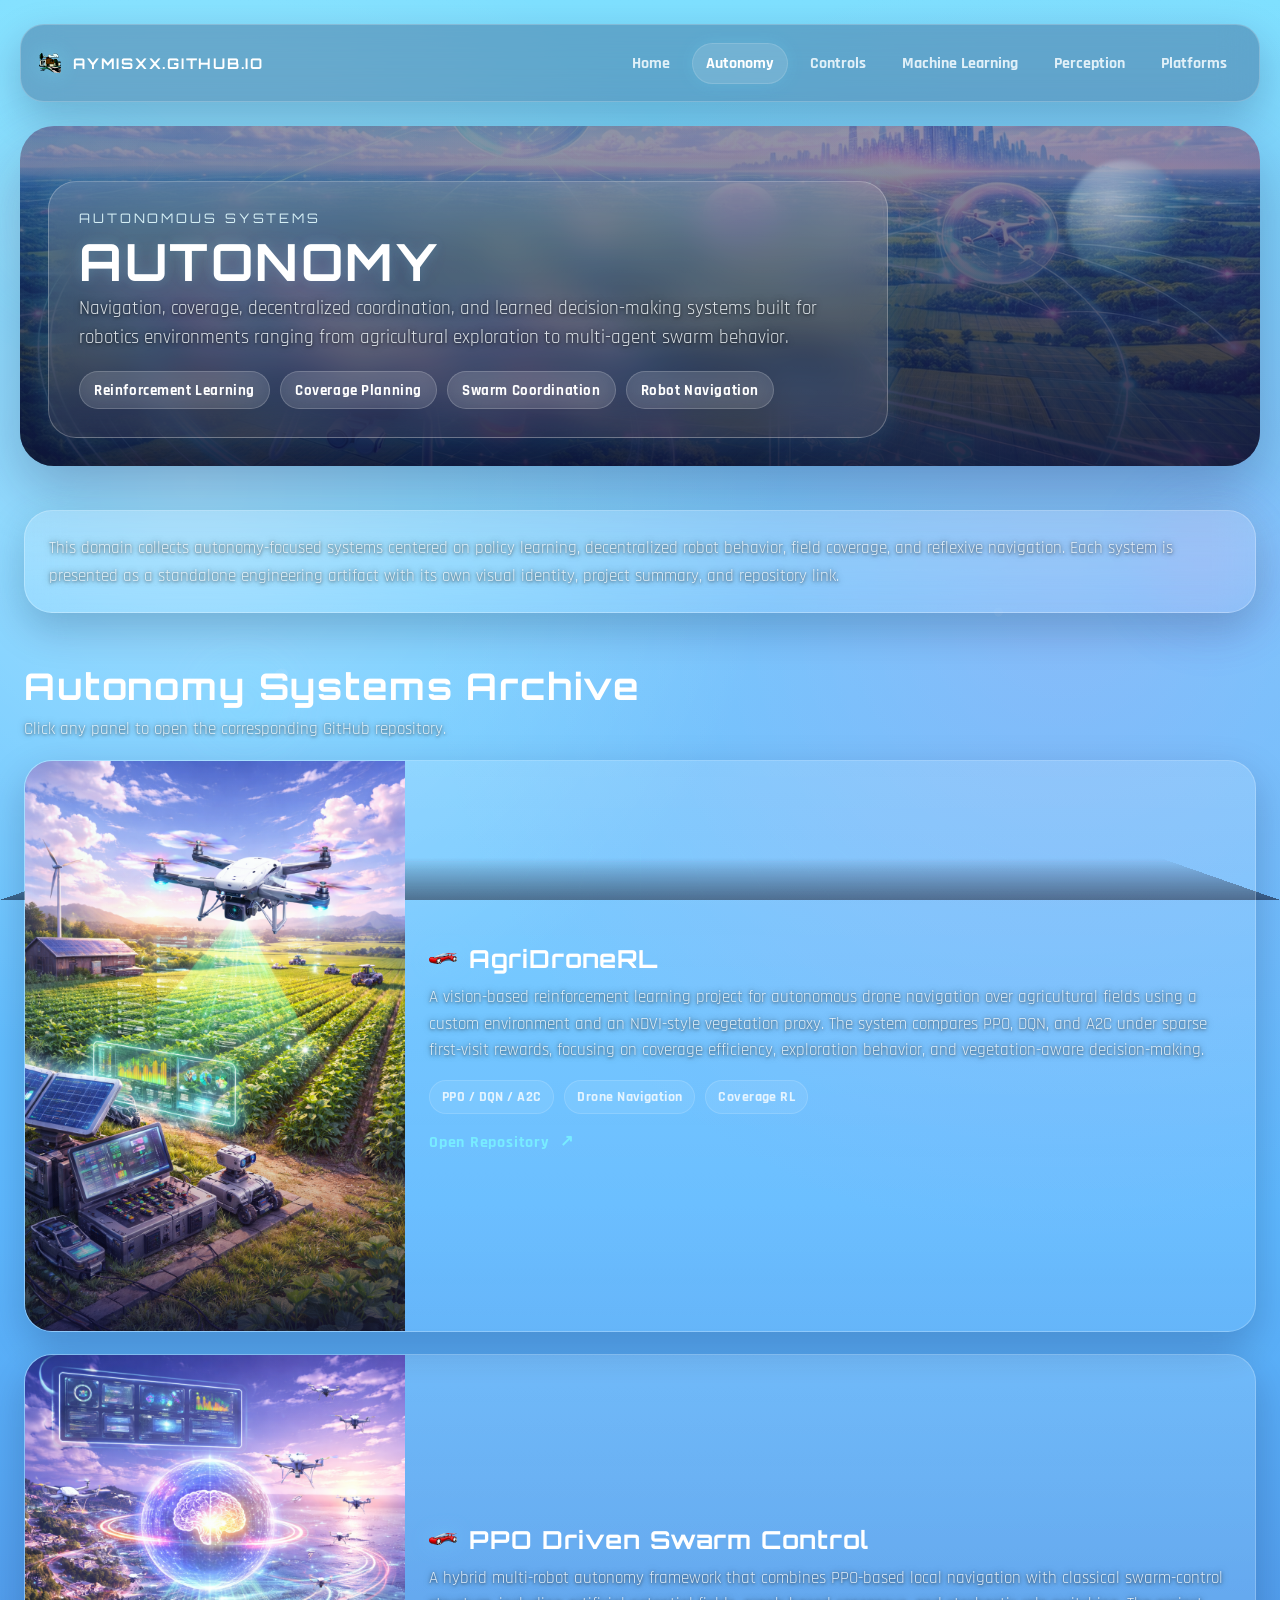
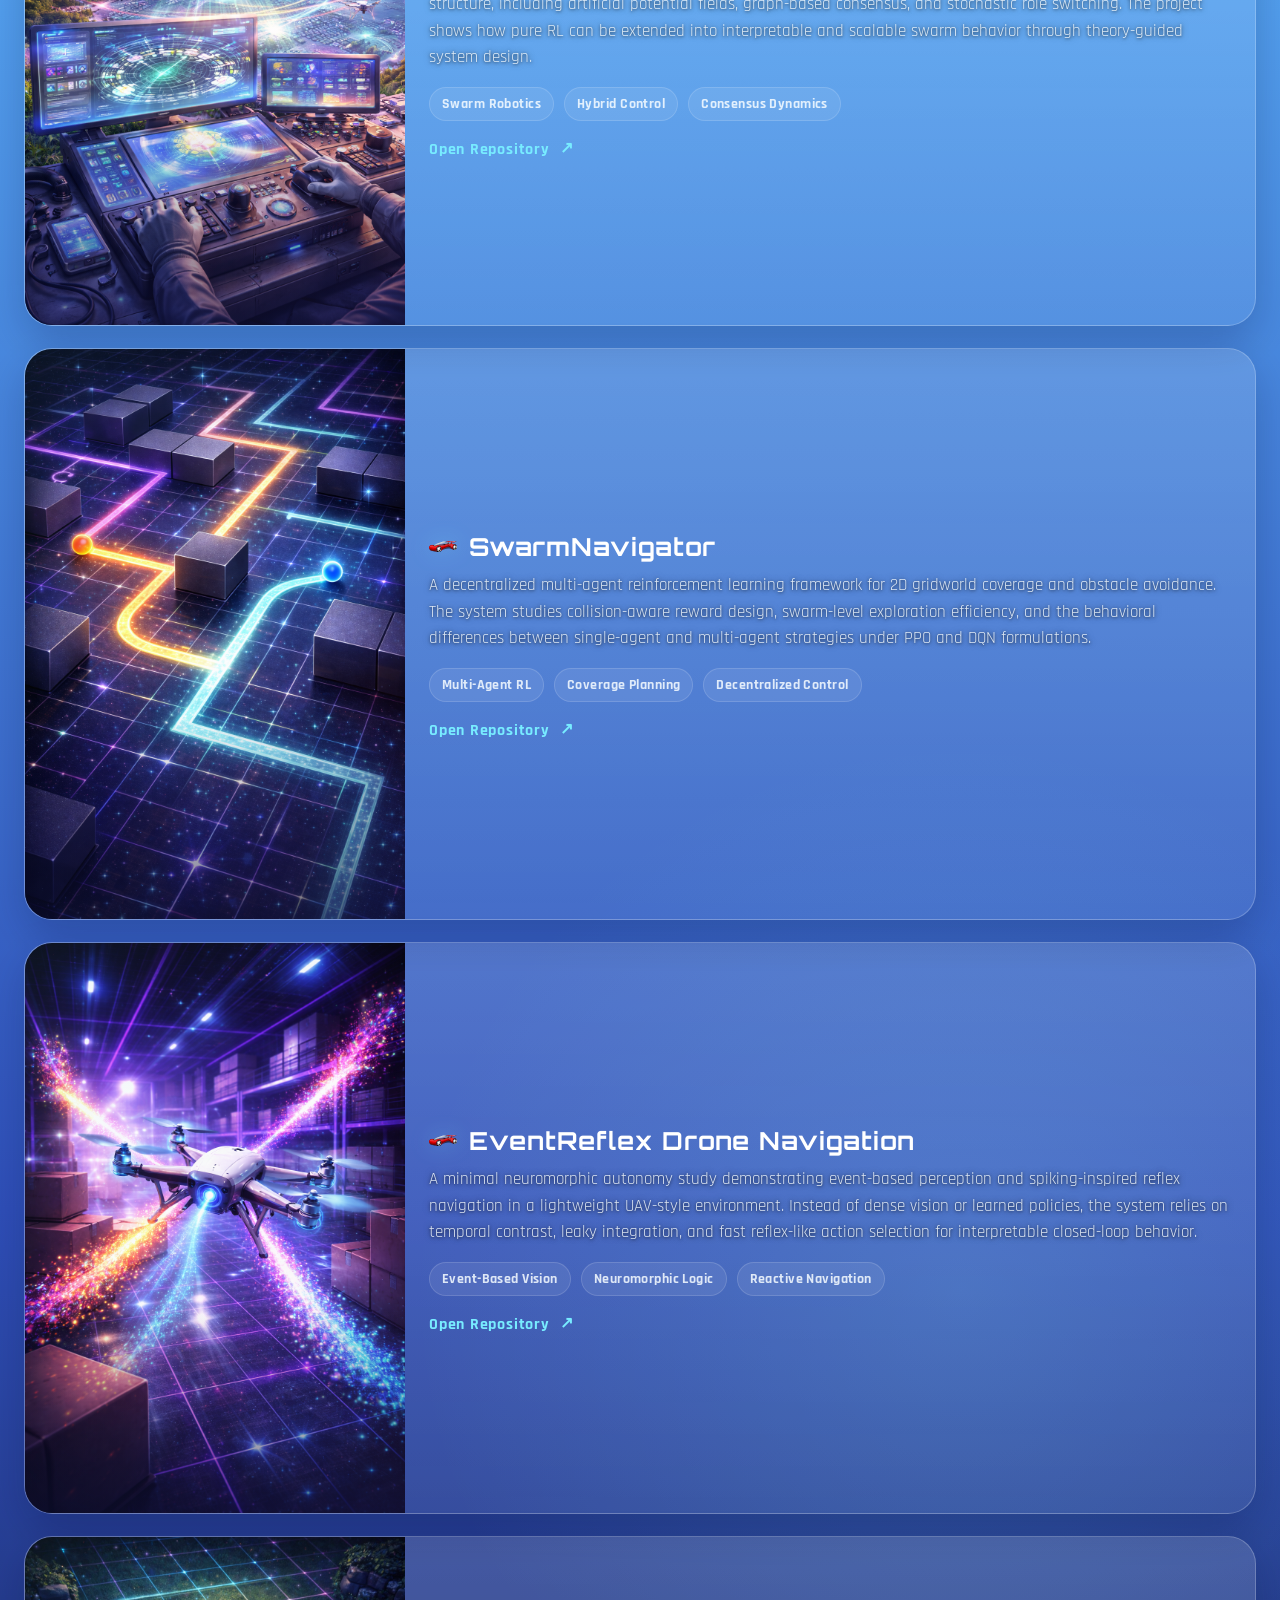
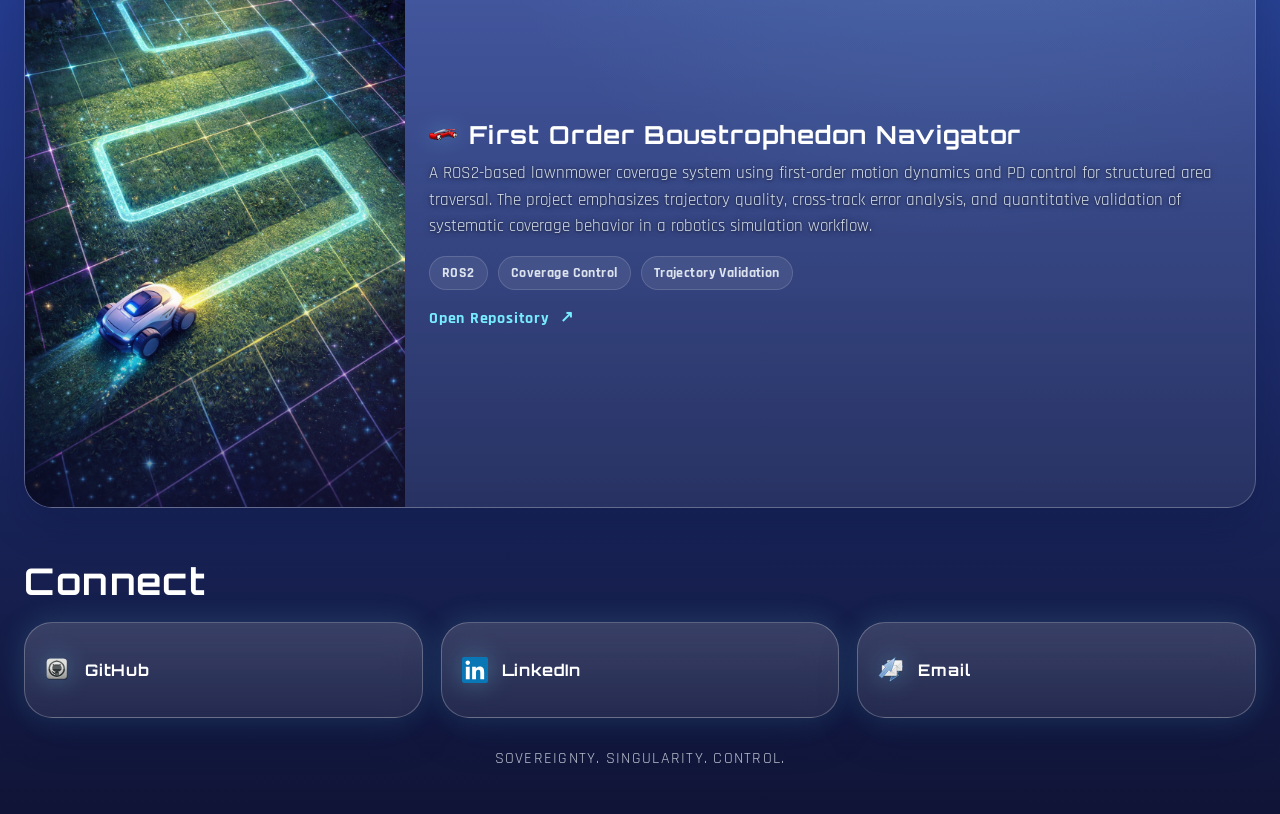
==== autonomy.html @ 0d216454 "(tent-host)" ====
<!DOCTYPE html>
<html lang="en">
<head>
  <meta charset="UTF-8" />
  <meta name="viewport" content="width=device-width, initial-scale=1.0" />
  <title>Autonomy | Ayushman Mishra</title>

  <link rel="preconnect" href="https://fonts.googleapis.com" />
  <link rel="preconnect" href="https://fonts.gstatic.com" crossorigin />
  <link
    href="https://fonts.googleapis.com/css2?family=Orbitron:wght@400;500;700;800&family=Rajdhani:wght@400;500;600;700&display=swap"
    rel="stylesheet"
  />

  <link rel="stylesheet" href="style.css" />
</head>
<body class="autonomy-page">
  <div class="site-bg-orb orb-1"></div>
  <div class="site-bg-orb orb-2"></div>
  <div class="site-bg-orb orb-3"></div>

  <div class="page-shell">
    <header class="topbar" id="top">
      <a href="index.html" class="brand" aria-label="Go to homepage">
        <img src="assets/icons/home.svg" alt="" class="brand-icon" />
        <span>aymisxx.github.io</span>
      </a>

      <button
        class="nav-toggle"
        type="button"
        aria-label="Toggle navigation"
        aria-expanded="false"
        aria-controls="primary-nav"
      >
        <span></span>
        <span></span>
        <span></span>
      </button>

      <nav class="nav-menu" id="primary-nav" aria-label="Primary navigation">
        <a href="index.html">Home</a>
        <a href="autonomy.html" class="active">Autonomy</a>
        <a href="controls.html">Controls</a>
        <a href="ml.html">Machine Learning</a>
        <a href="perception.html">Perception</a>
        <a href="platforms.html">Platforms</a>
      </nav>
    </header>

    <main>
      <section class="page-hero">
        <div class="page-hero-content glass-panel">
          <p class="section-tag">AUTONOMOUS SYSTEMS</p>
          <h1 class="page-title">Autonomy</h1>
          <p class="page-subtitle">
            Navigation, coverage, decentralized coordination, and learned decision-making systems
            built for robotics environments ranging from agricultural exploration to multi-agent swarm behavior.
          </p>

          <div class="page-meta">
            <span class="page-chip">Reinforcement Learning</span>
            <span class="page-chip">Coverage Planning</span>
            <span class="page-chip">Swarm Coordination</span>
            <span class="page-chip">Robot Navigation</span>
          </div>
        </div>
      </section>

      <section class="page-intro-section">
        <div class="page-intro-panel glass-panel">
          <p>
            This domain collects autonomy-focused systems centered on policy learning, decentralized
            robot behavior, field coverage, and reflexive navigation. Each system is presented as a
            standalone engineering artifact with its own visual identity, project summary, and repository link.
          </p>
        </div>
      </section>

      <section class="projects-section" id="projects">
        <div class="section-heading">
          <h2>Autonomy Systems Archive</h2>
          <p>
            Click any panel to open the corresponding GitHub repository.
          </p>
        </div>

        <div class="projects-grid">
          <a
            href="https://github.com/aymisxx/AgriDroneRL"
            target="_blank"
            rel="noopener noreferrer"
            class="project-card"
            aria-label="Open AgriDroneRL repository"
          >
            <div class="project-image-wrap">
              <img src="assets/projects/agridronerl.png" alt="AgriDroneRL project artwork" />
            </div>
            <div class="project-content">
              <div class="project-topline">
                <img src="assets/icons/autonomy.svg" alt="" class="project-icon" />
                <h3 class="project-title">AgriDroneRL</h3>
              </div>
              <p class="project-description">
                A vision-based reinforcement learning project for autonomous drone navigation over
                agricultural fields using a custom environment and an NDVI-style vegetation proxy.
                The system compares PPO, DQN, and A2C under sparse first-visit rewards, focusing on
                coverage efficiency, exploration behavior, and vegetation-aware decision-making.
              </p>
              <div class="project-tags">
                <span class="project-tag">PPO / DQN / A2C</span>
                <span class="project-tag">Drone Navigation</span>
                <span class="project-tag">Coverage RL</span>
              </div>
              <span class="project-cta">Open Repository</span>
            </div>
          </a>

          <a
            href="https://github.com/aymisxx/ppo-driven-swarm-control"
            target="_blank"
            rel="noopener noreferrer"
            class="project-card"
            aria-label="Open PPO Driven Swarm Control repository"
          >
            <div class="project-image-wrap">
              <img src="assets/projects/ppo-driven-swarm-control.png" alt="PPO Driven Swarm Control project artwork" />
            </div>
            <div class="project-content">
              <div class="project-topline">
                <img src="assets/icons/autonomy.svg" alt="" class="project-icon" />
                <h3 class="project-title">PPO Driven Swarm Control</h3>
              </div>
              <p class="project-description">
                A hybrid multi-robot autonomy framework that combines PPO-based local navigation with
                classical swarm-control structure, including artificial potential fields, graph-based
                consensus, and stochastic role switching. The project shows how pure RL can be extended
                into interpretable and scalable swarm behavior through theory-guided system design.
              </p>
              <div class="project-tags">
                <span class="project-tag">Swarm Robotics</span>
                <span class="project-tag">Hybrid Control</span>
                <span class="project-tag">Consensus Dynamics</span>
              </div>
              <span class="project-cta">Open Repository</span>
            </div>
          </a>

          <a
            href="https://github.com/aymisxx/SwarmNavigator"
            target="_blank"
            rel="noopener noreferrer"
            class="project-card"
            aria-label="Open SwarmNavigator repository"
          >
            <div class="project-image-wrap">
              <img src="assets/projects/swarmnavigator.png" alt="SwarmNavigator project artwork" />
            </div>
            <div class="project-content">
              <div class="project-topline">
                <img src="assets/icons/autonomy.svg" alt="" class="project-icon" />
                <h3 class="project-title">SwarmNavigator</h3>
              </div>
              <p class="project-description">
                A decentralized multi-agent reinforcement learning framework for 2D gridworld coverage
                and obstacle avoidance. The system studies collision-aware reward design, swarm-level
                exploration efficiency, and the behavioral differences between single-agent and
                multi-agent strategies under PPO and DQN formulations.
              </p>
              <div class="project-tags">
                <span class="project-tag">Multi-Agent RL</span>
                <span class="project-tag">Coverage Planning</span>
                <span class="project-tag">Decentralized Control</span>
              </div>
              <span class="project-cta">Open Repository</span>
            </div>
          </a>

          <a
            href="https://github.com/aymisxx/eventreflex-drone-navigation"
            target="_blank"
            rel="noopener noreferrer"
            class="project-card"
            aria-label="Open EventReflex Drone Navigation repository"
          >
            <div class="project-image-wrap">
              <img src="assets/projects/eventreflex-drone-navigation.png" alt="EventReflex Drone Navigation project artwork" />
            </div>
            <div class="project-content">
              <div class="project-topline">
                <img src="assets/icons/autonomy.svg" alt="" class="project-icon" />
                <h3 class="project-title">EventReflex Drone Navigation</h3>
              </div>
              <p class="project-description">
                A minimal neuromorphic autonomy study demonstrating event-based perception and
                spiking-inspired reflex navigation in a lightweight UAV-style environment. Instead of
                dense vision or learned policies, the system relies on temporal contrast, leaky
                integration, and fast reflex-like action selection for interpretable closed-loop behavior.
              </p>
              <div class="project-tags">
                <span class="project-tag">Event-Based Vision</span>
                <span class="project-tag">Neuromorphic Logic</span>
                <span class="project-tag">Reactive Navigation</span>
              </div>
              <span class="project-cta">Open Repository</span>
            </div>
          </a>

          <a
            href="https://github.com/aymisxx/first-order-boustrophedon-navigator"
            target="_blank"
            rel="noopener noreferrer"
            class="project-card"
            aria-label="Open First Order Boustrophedon Navigator repository"
          >
            <div class="project-image-wrap">
              <img src="assets/projects/first-order-boustrophedon-navigator.png" alt="First Order Boustrophedon Navigator project artwork" />
            </div>
            <div class="project-content">
              <div class="project-topline">
                <img src="assets/icons/autonomy.svg" alt="" class="project-icon" />
                <h3 class="project-title">First Order Boustrophedon Navigator</h3>
              </div>
              <p class="project-description">
                A ROS2-based lawnmower coverage system using first-order motion dynamics and PD control
                for structured area traversal. The project emphasizes trajectory quality, cross-track
                error analysis, and quantitative validation of systematic coverage behavior in a
                robotics simulation workflow.
              </p>
              <div class="project-tags">
                <span class="project-tag">ROS2</span>
                <span class="project-tag">Coverage Control</span>
                <span class="project-tag">Trajectory Validation</span>
              </div>
              <span class="project-cta">Open Repository</span>
            </div>
          </a>
        </div>
      </section>

      <section class="contact-section" id="contact">
        <div class="section-heading">
          <h2>Connect</h2>
        </div>

        <div class="contact-grid">
          <a
            href="https://github.com/aymisxx"
            target="_blank"
            rel="noopener noreferrer"
            class="contact-card glass-panel"
            aria-label="Open GitHub profile"
          >
            <img src="assets/icons/github.svg" alt="" class="contact-icon" />
            <div>
              <h3>GitHub</h3>
            </div>
          </a>

          <a
            href="https://www.linkedin.com/in/aymisxx"
            target="_blank"
            rel="noopener noreferrer"
            class="contact-card glass-panel"
            aria-label="Open LinkedIn profile"
          >
            <img src="assets/icons/linkedin.svg" alt="" class="contact-icon" />
            <div>
              <h3>LinkedIn</h3>
            </div>
          </a>

          <a
            href="mailto:aymisxx@proton.me"
            class="contact-card glass-panel"
            aria-label="Send email to Ayushman Mishra"
          >
            <img src="assets/icons/email.svg" alt="" class="contact-icon" />
            <div>
              <h3>Email</h3>
            </div>
          </a>
        </div>
      </section>
    </main>

    <footer class="footer">
      <p>Sovereignty. Singularity. Control.</p>
    </footer>
  </div>

  <script src="script.js"></script>
</body>
</html>
---- style.css ----
:root {
  --bg-top: #7fe0ff;
  --bg-mid: #5eb9ff;
  --bg-deep: #2f4fb8;
  --bg-night: #101436;

  --panel-bg: rgba(255, 255, 255, 0.12);
  --panel-border: rgba(255, 255, 255, 0.25);

  --text-main: #f6fbff;
  --text-soft: rgba(246, 251, 255, 0.86);
  --text-dim: rgba(246, 251, 255, 0.68);

  --cyan: #78ecff;
  --cyan-strong: #55e5ff;
  --pink: #ff66d4;
  --purple: #8f73ff;
  --white: #ffffff;

  --shadow-soft: 0 16px 40px rgba(6, 15, 60, 0.22);
  --shadow-glow: 0 0 30px rgba(120, 236, 255, 0.18);
  --shadow-pink: 0 0 28px rgba(255, 102, 212, 0.12);

  --radius-xl: 28px;
  --radius-lg: 22px;
  --radius-md: 18px;
  --radius-pill: 999px;

  --site-width: 1240px;
  --nav-height: 78px;
  --topbar-offset: 14px;
}

* {
  box-sizing: border-box;
}

html {
  scroll-behavior: smooth;
}

body {
  margin: 0;
  min-height: 100vh;
  overflow-x: hidden;
  color: var(--text-main);
  font-family: "Rajdhani", sans-serif;
  background:
    radial-gradient(circle at 15% 12%, rgba(255, 255, 255, 0.34), transparent 16%),
    radial-gradient(circle at 83% 15%, rgba(255, 115, 220, 0.18), transparent 18%),
    radial-gradient(circle at 75% 72%, rgba(120, 236, 255, 0.16), transparent 18%),
    linear-gradient(180deg, var(--bg-top) 0%, var(--bg-mid) 30%, var(--bg-deep) 70%, var(--bg-night) 100%);
  position: relative;
}

body::before {
  content: "";
  position: fixed;
  inset: 0;
  pointer-events: none;
  z-index: 0;
  background:
    radial-gradient(circle at 10% 20%, rgba(255, 255, 255, 0.13) 0 3px, transparent 4px),
    radial-gradient(circle at 85% 18%, rgba(255, 255, 255, 0.11) 0 5px, transparent 6px),
    radial-gradient(circle at 78% 68%, rgba(255, 255, 255, 0.08) 0 4px, transparent 5px),
    radial-gradient(circle at 22% 75%, rgba(255, 255, 255, 0.08) 0 6px, transparent 7px);
  opacity: 0.9;
}

body::after {
  content: "";
  position: fixed;
  left: 0;
  right: 0;
  bottom: 0;
  height: 34vh;
  pointer-events: none;
  z-index: 0;
  opacity: 0.65;
  transform: perspective(900px) rotateX(76deg);
  transform-origin: bottom center;
  background:
    linear-gradient(to top, rgba(5, 8, 28, 0.85), transparent 70%),
    repeating-linear-gradient(
      to right,
      rgba(105, 237, 255, 0.1) 0 1px,
      transparent 1px 64px
    ),
    repeating-linear-gradient(
      to top,
      rgba(255, 102, 212, 0.08) 0 1px,
      transparent 1px 48px
    );
}

a {
  color: inherit;
  text-decoration: none;
}

img,
svg {
  display: block;
  max-width: 100%;
}

.site-bg-orb {
  position: fixed;
  border-radius: 50%;
  pointer-events: none;
  filter: blur(12px);
  opacity: 0.2;
  z-index: 0;
}

.orb-1 {
  width: 260px;
  height: 260px;
  top: 10%;
  left: -60px;
  background: radial-gradient(circle, rgba(255, 255, 255, 0.85), rgba(120, 236, 255, 0.2) 55%, transparent 75%);
}

.orb-2 {
  width: 220px;
  height: 220px;
  top: 50%;
  right: -40px;
  background: radial-gradient(circle, rgba(255, 110, 214, 0.6), rgba(143, 115, 255, 0.15) 55%, transparent 75%);
}

.orb-3 {
  width: 180px;
  height: 180px;
  bottom: 12%;
  left: 12%;
  background: radial-gradient(circle, rgba(120, 236, 255, 0.55), rgba(255, 255, 255, 0.08) 55%, transparent 75%);
}

.page-shell {
  position: relative;
  z-index: 1;
  width: min(var(--site-width), calc(100% - 32px));
  margin: 0 auto;
  padding: 24px 0 40px;
}

.topbar {
  position: sticky;
  top: var(--topbar-offset);
  z-index: 100;
  min-height: var(--nav-height);
  display: flex;
  align-items: center;
  justify-content: space-between;
  gap: 18px;
  padding: 14px 18px;
  margin-bottom: 24px;
  border: 1px solid rgba(255, 255, 255, 0.22);
  border-radius: 24px;
  background: rgba(16, 26, 76, 0.28);
  backdrop-filter: blur(18px);
  -webkit-backdrop-filter: blur(18px);
  box-shadow: var(--shadow-soft);
}

.brand {
  display: inline-flex;
  align-items: center;
  gap: 12px;
  min-width: 0;
  font-family: "Orbitron", sans-serif;
  font-size: 0.92rem;
  font-weight: 700;
  letter-spacing: 0.12em;
  text-transform: uppercase;
  color: var(--white);
}

.brand-icon {
  width: 22px;
  height: 22px;
  flex: 0 0 22px;
  object-fit: contain;
  filter: drop-shadow(0 0 10px rgba(120, 236, 255, 0.4));
}

.nav-toggle {
  display: none;
  width: 48px;
  height: 48px;
  border: 1px solid rgba(255, 255, 255, 0.2);
  border-radius: 14px;
  background: rgba(255, 255, 255, 0.08);
  cursor: pointer;
  padding: 0;
  align-items: center;
  justify-content: center;
  flex-direction: column;
  gap: 5px;
}

.nav-toggle span {
  display: block;
  width: 20px;
  height: 2px;
  border-radius: 999px;
  background: white;
}

.nav-menu {
  display: flex;
  align-items: center;
  gap: 8px;
  flex-wrap: wrap;
}

.nav-menu a {
  padding: 10px 14px;
  border-radius: var(--radius-pill);
  color: var(--text-soft);
  font-size: 1rem;
  font-weight: 700;
  transition: 0.2s ease;
}

.nav-menu a:hover,
.nav-menu a.active {
  color: var(--white);
  background: rgba(255, 255, 255, 0.12);
  box-shadow:
    inset 0 0 0 1px rgba(255, 255, 255, 0.14),
    0 0 18px rgba(120, 236, 255, 0.14);
}

main {
  display: flex;
  flex-direction: column;
  gap: 38px;
}

.glass-panel {
  background: linear-gradient(
    180deg,
    rgba(255, 255, 255, 0.16) 0%,
    rgba(255, 255, 255, 0.08) 100%
  );
  border: 1px solid var(--panel-border);
  border-radius: var(--radius-xl);
  backdrop-filter: blur(18px);
  -webkit-backdrop-filter: blur(18px);
  box-shadow: var(--shadow-soft), var(--shadow-glow);
}

/* =========================
   HOMEPAGE
   ========================= */

.hero {
  position: relative;
  min-height: 78vh;
  display: flex;
  align-items: center;
  padding: 40px 18px;
  border-radius: 34px;
  overflow: hidden;
  box-shadow: 0 24px 60px rgba(8, 18, 70, 0.28);
  background:
    linear-gradient(rgba(10, 20, 60, 0.42), rgba(18, 8, 42, 0.52)),
    url("assets/backgrounds/home-hero.png") center center / cover no-repeat;
}

.hero::before {
  content: "";
  position: absolute;
  left: 8%;
  bottom: 12%;
  width: 160px;
  height: 160px;
  border-radius: 50%;
  background: radial-gradient(circle at 35% 35%, rgba(255, 255, 255, 0.75), rgba(120, 236, 255, 0.16) 60%, transparent 72%);
  opacity: 0.9;
}

.hero::after {
  content: "";
  position: absolute;
  right: 9%;
  top: 14%;
  width: 100px;
  height: 100px;
  border-radius: 50%;
  background: radial-gradient(circle at 35% 35%, rgba(255, 255, 255, 0.65), rgba(255, 102, 212, 0.2) 60%, transparent 72%);
  opacity: 0.9;
}

.hero-overlay {
  position: absolute;
  inset: 0;
  z-index: 1;
  background:
    linear-gradient(120deg, rgba(120, 236, 255, 0.08), transparent 36%, rgba(255, 102, 212, 0.08)),
    linear-gradient(to top, rgba(7, 10, 32, 0.5), rgba(255, 255, 255, 0.03));
}

.hero-content {
  position: relative;
  z-index: 2;
  width: min(720px, 100%);
  padding: 32px 30px;
}

.eyebrow,
.section-tag {
  margin: 0 0 10px;
  font-family: "Orbitron", sans-serif;
  font-size: 0.82rem;
  letter-spacing: 0.22em;
  text-transform: uppercase;
  color: #e2fbff;
  opacity: 0.92;
}

.name-hindi {
  margin: 0;
  font-size: clamp(1.45rem, 3vw, 2.35rem);
  font-weight: 700;
  color: rgba(255, 255, 255, 0.96);
}

.name-english {
  margin: 8px 0 10px;
  font-family: "Orbitron", sans-serif;
  font-size: clamp(2.2rem, 5.5vw, 4.8rem);
  line-height: 0.97;
  letter-spacing: 0.08em;
  text-transform: uppercase;
  color: var(--white);
  text-shadow:
    0 0 12px rgba(120, 236, 255, 0.25),
    0 0 24px rgba(255, 102, 212, 0.1);
}

.motto {
  margin: 0 0 10px;
  font-size: clamp(1rem, 2.3vw, 1.28rem);
  font-weight: 700;
  color: #ebfbff;
}

.identity-statement {
  margin: 0;
  max-width: 620px;
  color: var(--text-soft);
  font-size: clamp(1.04rem, 2.2vw, 1.34rem);
  line-height: 1.35;
}

.hero-actions {
  display: flex;
  flex-wrap: wrap;
  gap: 12px;
  margin-top: 24px;
}

.primary-btn {
  display: inline-flex;
  align-items: center;
  justify-content: center;
  min-height: 50px;
  padding: 0 20px;
  border-radius: var(--radius-pill);
  background: linear-gradient(135deg, #e3fcff 0%, #7aeeff 55%, #89a8ff 100%);
  color: #081426;
  font-size: 1rem;
  font-weight: 800;
  box-shadow:
    0 10px 24px rgba(120, 236, 255, 0.22),
    0 0 20px rgba(120, 236, 255, 0.18);
  transition: transform 0.2s ease, box-shadow 0.2s ease;
}

.primary-btn:hover {
  transform: translateY(-2px);
  box-shadow:
    0 14px 28px rgba(120, 236, 255, 0.24),
    0 0 24px rgba(255, 102, 212, 0.16);
}

.domains-section,
.contact-section,
.projects-section,
.page-intro-section {
  padding: 6px 4px;
}

.section-heading {
  margin-bottom: 18px;
}

.section-heading h2 {
  margin: 0;
  font-family: "Orbitron", sans-serif;
  font-size: clamp(1.5rem, 3vw, 2.3rem);
  letter-spacing: 0.05em;
  color: var(--white);
}

.section-heading p {
  margin-top: 8px;
  margin-bottom: 0;
  color: var(--text-soft);
  font-size: 1.08rem;
  line-height: 1.45;
  max-width: 840px;
}

.domains-grid {
  display: grid;
  grid-template-columns: repeat(12, 1fr);
  gap: 20px;
}

.domain-card {
  grid-column: span 4;
  overflow: hidden;
  border-radius: 26px;
  background: linear-gradient(180deg, rgba(255, 255, 255, 0.14), rgba(255, 255, 255, 0.07));
  border: 1px solid rgba(255, 255, 255, 0.22);
  box-shadow: var(--shadow-soft);
  transition: transform 0.2s ease, box-shadow 0.2s ease, border-color 0.2s ease;
}

.domain-card:hover {
  transform: translateY(-4px);
  border-color: rgba(255, 255, 255, 0.32);
  box-shadow:
    0 18px 46px rgba(8, 19, 75, 0.26),
    0 0 26px rgba(120, 236, 255, 0.16),
    0 0 30px rgba(255, 102, 212, 0.12);
}

.card-image-wrap {
  position: relative;
  width: 100%;
  aspect-ratio: 1247 / 2000;
  overflow: hidden;
  background: rgba(255, 255, 255, 0.04);
}

.card-image-wrap img {
  width: 100%;
  height: 100%;
  object-fit: cover;
}

.card-image-tint {
  position: absolute;
  inset: 0;
  pointer-events: none;
  background:
    linear-gradient(to top, rgba(10, 16, 52, 0.72), transparent 38%),
    linear-gradient(135deg, rgba(120, 236, 255, 0.08), transparent 48%, rgba(255, 102, 212, 0.08));
}

.card-body {
  padding: 18px 18px 16px;
}

.card-icon-title {
  display: flex;
  align-items: center;
  gap: 12px;
}

.card-icon {
  width: 24px;
  height: 24px;
  flex: 0 0 24px;
  object-fit: contain;
  filter: drop-shadow(0 0 10px rgba(120, 236, 255, 0.35));
}

.card-body h3 {
  margin: 0;
  font-family: "Orbitron", sans-serif;
  font-size: 1.02rem;
  letter-spacing: 0.05em;
  color: var(--white);
}

.card-link {
  display: inline-block;
  margin-top: 12px;
  color: var(--cyan);
  font-size: 0.95rem;
  font-weight: 800;
  letter-spacing: 0.05em;
}

/* =========================
   UNIVERSAL INNER PAGE SYSTEM
   ========================= */

.page-hero {
  position: relative;
  min-height: 340px;
  display: flex;
  align-items: flex-end;
  padding: 28px;
  border-radius: 34px;
  overflow: hidden;
  isolation: isolate;
  box-shadow: 0 24px 60px rgba(8, 18, 70, 0.28);
  background-position: center center;
  background-size: cover;
  background-repeat: no-repeat;
}

.page-hero::before {
  content: "";
  position: absolute;
  inset: 0;
  z-index: 0;
  background:
    linear-gradient(180deg, rgba(8, 18, 70, 0.18) 0%, rgba(10, 16, 48, 0.76) 100%),
    linear-gradient(120deg, rgba(120, 236, 255, 0.08), transparent 42%, rgba(255, 102, 212, 0.08));
}

.page-hero::after {
  content: "";
  position: absolute;
  right: 6%;
  top: 10%;
  width: 120px;
  height: 120px;
  border-radius: 50%;
  z-index: 0;
  background: radial-gradient(circle at 35% 35%, rgba(255, 255, 255, 0.55), rgba(120, 236, 255, 0.14) 58%, transparent 74%);
  filter: blur(2px);
  opacity: 0.9;
}

.page-hero-content {
  position: relative;
  z-index: 1;
  width: min(840px, 100%);
  padding: 28px 30px;
}

.page-title {
  margin: 0 0 8px;
  font-family: "Orbitron", sans-serif;
  font-size: clamp(2rem, 4vw, 3.5rem);
  line-height: 1;
  letter-spacing: 0.05em;
  text-transform: uppercase;
  color: var(--white);
  text-shadow:
    0 0 12px rgba(120, 236, 255, 0.18),
    0 0 24px rgba(255, 102, 212, 0.08);
}

.page-subtitle {
  margin: 0;
  max-width: 760px;
  color: var(--text-soft);
  font-size: clamp(1rem, 2vw, 1.2rem);
  line-height: 1.5;
}

.page-meta {
  display: flex;
  flex-wrap: wrap;
  gap: 10px;
  margin-top: 18px;
}

.page-chip {
  display: inline-flex;
  align-items: center;
  min-height: 38px;
  padding: 0 14px;
  border-radius: var(--radius-pill);
  border: 1px solid rgba(255, 255, 255, 0.18);
  background: rgba(255, 255, 255, 0.1);
  color: var(--white);
  font-size: 0.92rem;
  font-weight: 700;
  letter-spacing: 0.04em;
  backdrop-filter: blur(14px);
  -webkit-backdrop-filter: blur(14px);
}

.page-intro-panel {
  padding: 24px 24px 22px;
}

.page-intro-panel p {
  margin: 0;
  color: var(--text-soft);
  font-size: 1.08rem;
  line-height: 1.6;
}

.section-heading p,
.page-subtitle,
.project-description,
.page-intro-panel p {
  text-shadow:
    0 1px 3px rgba(0, 0, 0, 0.5),
    0 0 6px rgba(0, 0, 0, 0.5);
}

.projects-grid {
  display: grid;
  grid-template-columns: repeat(12, 1fr);
  gap: 22px;
}

.project-card {
  grid-column: span 12;
  display: grid;
  grid-template-columns: minmax(260px, 380px) minmax(0, 1fr);
  gap: 0;
  overflow: hidden;
  border-radius: 28px;
  border: 1px solid rgba(255, 255, 255, 0.22);
  background: linear-gradient(180deg, rgba(255, 255, 255, 0.14), rgba(255, 255, 255, 0.07));
  box-shadow: var(--shadow-soft);
  transition: transform 0.22s ease, box-shadow 0.22s ease, border-color 0.22s ease;
}

.project-card:hover {
  transform: translateY(-4px);
  border-color: rgba(255, 255, 255, 0.32);
  box-shadow:
    0 18px 46px rgba(8, 19, 75, 0.26),
    0 0 26px rgba(120, 236, 255, 0.16),
    0 0 30px rgba(255, 102, 212, 0.12);
}

.project-image-wrap {
  position: relative;
  min-height: 100%;
  background: rgba(255, 255, 255, 0.05);
  overflow: hidden;
}

.project-image-wrap::after {
  content: "";
  position: absolute;
  inset: 0;
  pointer-events: none;
  background:
    linear-gradient(to top, rgba(10, 16, 52, 0.56), transparent 36%),
    linear-gradient(135deg, rgba(120, 236, 255, 0.08), transparent 48%, rgba(255, 102, 212, 0.08));
}

.project-image-wrap img {
  width: 100%;
  height: 100%;
  min-height: 100%;
  object-fit: cover;
}

.project-content {
  display: flex;
  flex-direction: column;
  justify-content: center;
  padding: 24px 24px 22px;
}

.project-topline {
  display: flex;
  align-items: center;
  gap: 12px;
  margin-bottom: 10px;
}

.project-icon {
  width: 28px;
  height: 28px;
  flex: 0 0 28px;
  object-fit: contain;
  filter: drop-shadow(0 0 10px rgba(120, 236, 255, 0.35));
}

.project-title {
  margin: 0;
  font-family: "Orbitron", sans-serif;
  font-size: clamp(1.1rem, 2vw, 1.55rem);
  letter-spacing: 0.04em;
  color: var(--white);
}

.project-description {
  margin: 0;
  color: var(--text-soft);
  font-size: 1.05rem;
  line-height: 1.58;
}

.project-tags {
  display: flex;
  flex-wrap: wrap;
  gap: 10px;
  margin-top: 16px;
}

.project-tag {
  display: inline-flex;
  align-items: center;
  min-height: 34px;
  padding: 0 12px;
  border-radius: var(--radius-pill);
  background: rgba(255, 255, 255, 0.08);
  border: 1px solid rgba(255, 255, 255, 0.14);
  color: var(--text-soft);
  font-size: 0.9rem;
  font-weight: 700;
  letter-spacing: 0.03em;
}

.project-cta {
  display: inline-flex;
  align-items: center;
  gap: 10px;
  width: fit-content;
  margin-top: 18px;
  color: var(--cyan);
  font-size: 0.98rem;
  font-weight: 800;
  letter-spacing: 0.05em;
}

.project-cta::after {
  content: "↗";
  font-size: 1rem;
  line-height: 1;
}

.project-card.project-card-compact {
  grid-template-columns: 1fr;
}

.project-card.project-card-compact .project-image-wrap {
  aspect-ratio: 2048 / 1365;
}

.contact-grid {
  display: grid;
  grid-template-columns: repeat(3, minmax(0, 1fr));
  gap: 18px;
}

.contact-card {
  display: flex;
  align-items: center;
  gap: 14px;
  min-height: 96px;
  padding: 20px;
  transition: transform 0.2s ease, box-shadow 0.2s ease;
}

.contact-card:hover {
  transform: translateY(-3px);
}

.contact-icon {
  width: 26px;
  height: 26px;
  flex: 0 0 26px;
  object-fit: contain;
  filter: drop-shadow(0 0 12px rgba(120, 236, 255, 0.3));
}

.contact-card h3 {
  margin: 0;
  font-family: "Orbitron", sans-serif;
  font-size: 1rem;
  letter-spacing: 0.05em;
  color: var(--white);
}

.footer {
  padding: 24px 0 6px;
  text-align: center;
}

.footer p {
  margin: 0;
  color: rgba(245, 251, 255, 0.76);
  font-size: 0.98rem;
  letter-spacing: 0.08em;
  text-transform: uppercase;
}

/* =========================
   PAGE-SPECIFIC HERO HELPERS
   Use these body classes later if needed
   ========================= */

body.autonomy-page .page-hero {
  background-image:
    linear-gradient(rgba(10, 20, 60, 0.28), rgba(18, 8, 42, 0.5)),
    url("assets/backgrounds/autonomy-hero.png");
}

body.controls-page .page-hero {
  background-image:
    linear-gradient(rgba(10, 20, 60, 0.28), rgba(18, 8, 42, 0.5)),
    url("assets/backgrounds/controls-hero.png");
}

body.ml-page .page-hero {
  background-image:
    linear-gradient(rgba(10, 20, 60, 0.28), rgba(18, 8, 42, 0.5)),
    url("assets/backgrounds/ml-hero.png");
}

body.perception-page .page-hero {
  background-image:
    linear-gradient(rgba(10, 20, 60, 0.28), rgba(18, 8, 42, 0.5)),
    url("assets/backgrounds/perception-hero.png");
}

body.platforms-page .page-hero {
  background-image:
    linear-gradient(rgba(10, 20, 60, 0.28), rgba(18, 8, 42, 0.5)),
    url("assets/backgrounds/platforms-hero.png");
}

/* =========================
   RESPONSIVE
   ========================= */

@media (max-width: 1100px) {
  .domain-card {
    grid-column: span 6;
  }

  .hero {
    min-height: 70vh;
  }

  .project-card {
    grid-template-columns: 320px minmax(0, 1fr);
  }
}

@media (max-width: 900px) {
  .project-card {
    grid-template-columns: 1fr;
  }

  .project-image-wrap {
    aspect-ratio: 2048 / 1365;
  }
}

@media (max-width: 820px) {
  .page-shell {
    width: min(100% - 20px, var(--site-width));
    padding-top: 14px;
  }

  .topbar {
    position: relative;
    top: 0;
    align-items: center;
    flex-wrap: wrap;
  }

  .nav-toggle {
    display: inline-flex;
    margin-left: auto;
  }

  .nav-menu {
    display: none;
    width: 100%;
    padding-top: 10px;
    flex-direction: column;
    align-items: stretch;
  }

  .nav-menu.open {
    display: flex;
  }

  .nav-menu a {
    text-align: center;
  }

  .hero {
    min-height: auto;
    padding: 28px 14px;
    border-radius: 24px;
    background-position: center center;
  }

  .hero-content {
    padding: 24px 20px;
  }

  .page-hero {
    min-height: 280px;
    padding: 18px;
    border-radius: 24px;
  }

  .page-hero-content {
    padding: 22px 20px;
  }

  .domain-card {
    grid-column: span 12;
  }

  .contact-grid {
    grid-template-columns: 1fr;
  }

  body::after {
    height: 24vh;
    opacity: 0.45;
  }
}

@media (max-width: 560px) {
  .brand {
    font-size: 0.75rem;
    letter-spacing: 0.09em;
  }

  .section-heading h2,
  .page-title {
    font-size: 1.4rem;
  }

  .card-body {
    padding: 16px;
  }

  .contact-card {
    min-height: 82px;
    padding: 16px;
  }

  .project-content {
    padding: 18px 16px 18px;
  }

  .project-description,
  .page-intro-panel p,
  .section-heading p {
    font-size: 1rem;
  }

  .page-meta,
  .project-tags {
    gap: 8px;
  }
}
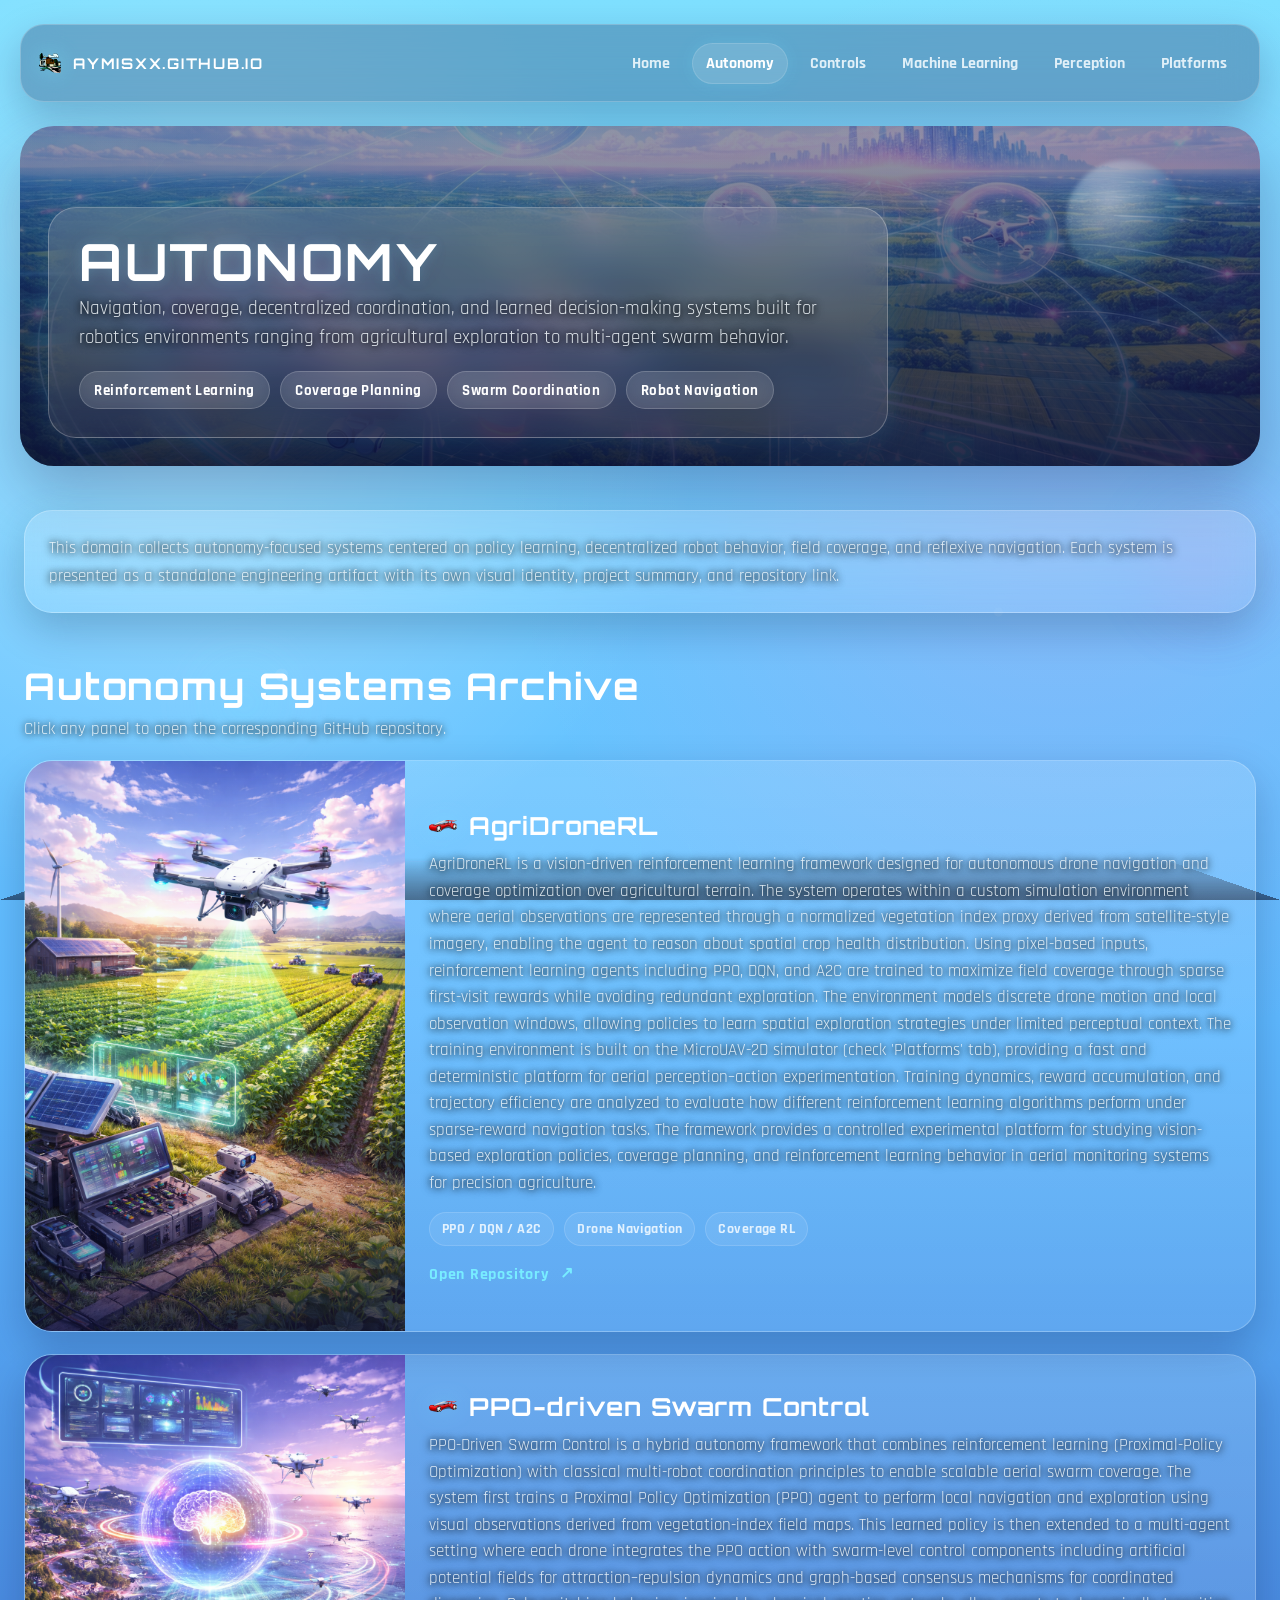
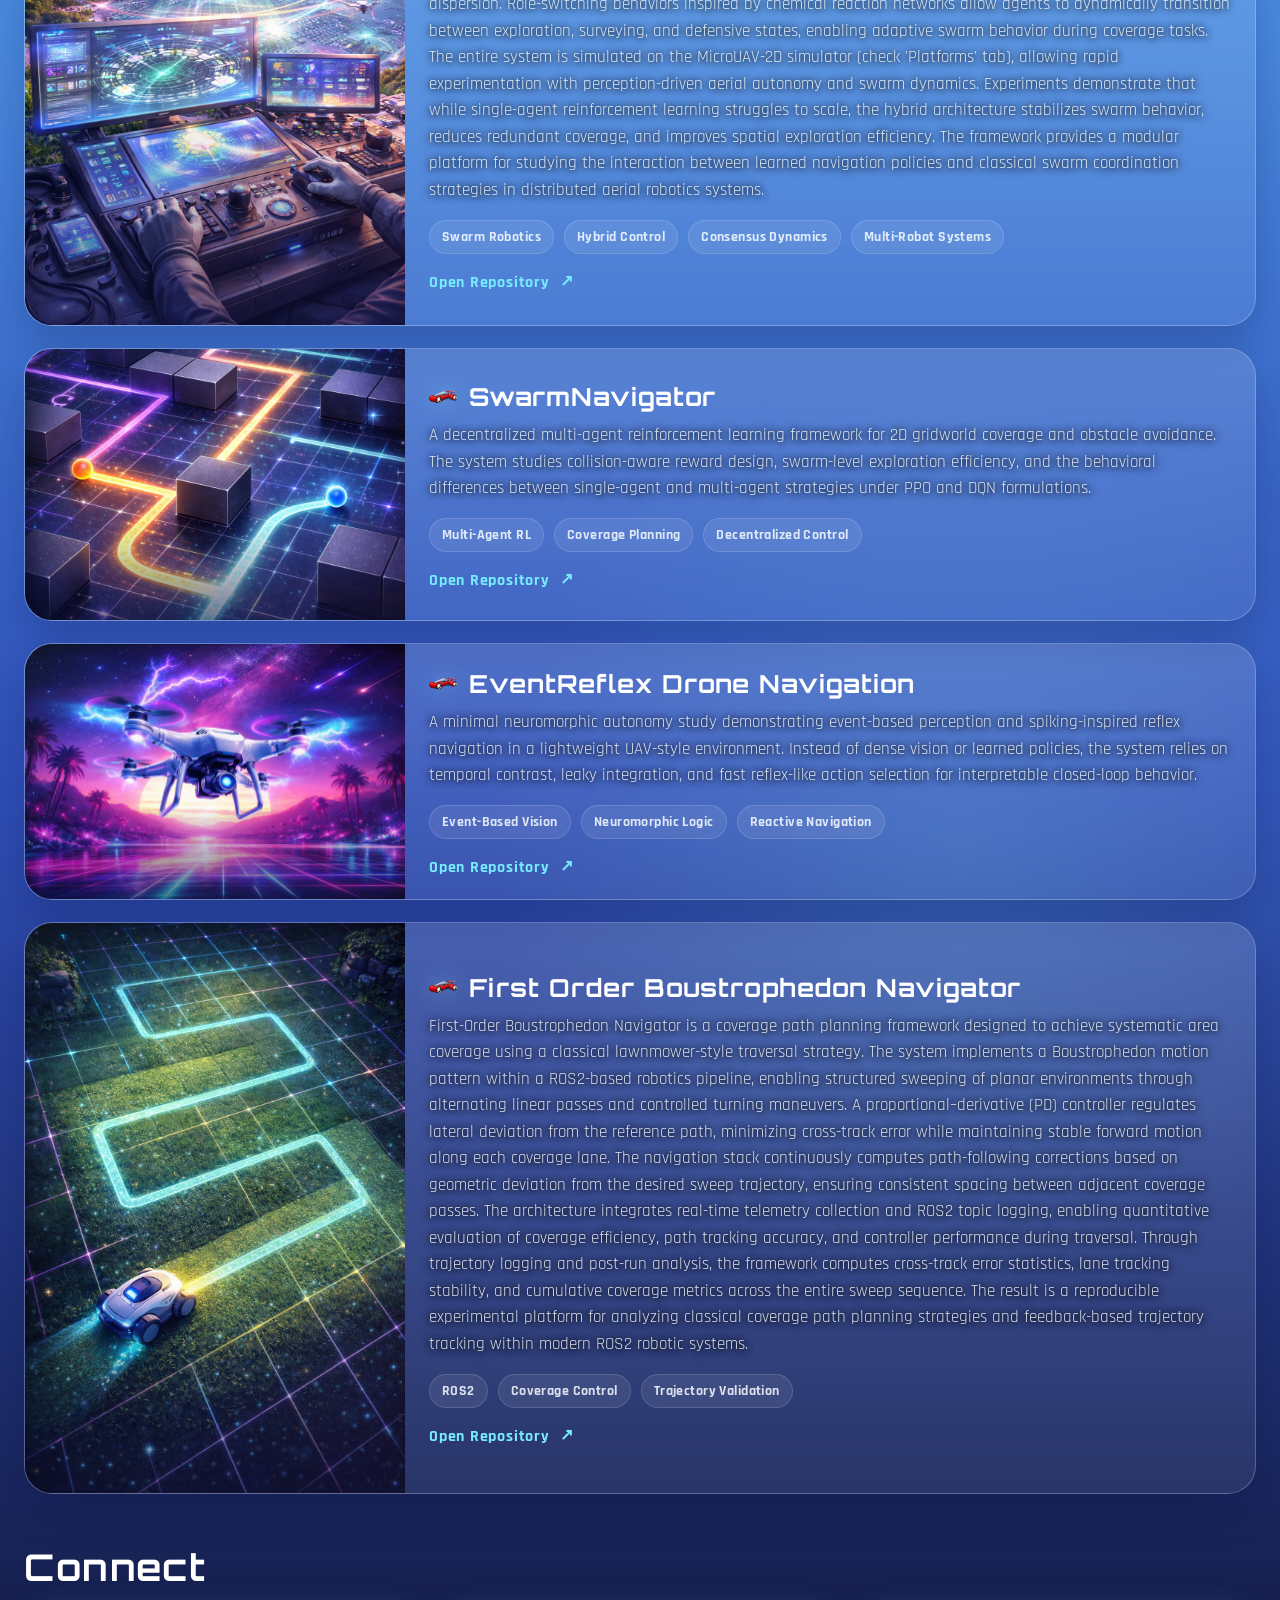
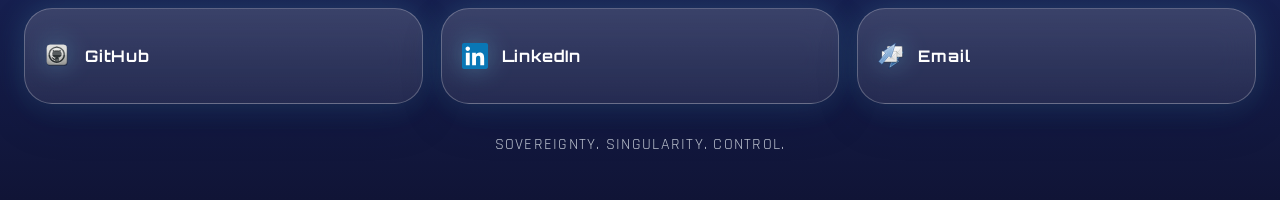
==== commit 558bea41: "(v1_launch)" ====
--- a/autonomy.html
+++ b/autonomy.html
@@ -51,7 +51,6 @@
     <main>
       <section class="page-hero">
         <div class="page-hero-content glass-panel">
-          <p class="section-tag">AUTONOMOUS SYSTEMS</p>
           <h1 class="page-title">Autonomy</h1>
           <p class="page-subtitle">
             Navigation, coverage, decentralized coordination, and learned decision-making systems
@@ -102,10 +101,7 @@
                 <h3 class="project-title">AgriDroneRL</h3>
               </div>
               <p class="project-description">
-                A vision-based reinforcement learning project for autonomous drone navigation over
-                agricultural fields using a custom environment and an NDVI-style vegetation proxy.
-                The system compares PPO, DQN, and A2C under sparse first-visit rewards, focusing on
-                coverage efficiency, exploration behavior, and vegetation-aware decision-making.
+                AgriDroneRL is a vision-driven reinforcement learning framework designed for autonomous drone navigation and coverage optimization over agricultural terrain. The system operates within a custom simulation environment where aerial observations are represented through a normalized vegetation index proxy derived from satellite-style imagery, enabling the agent to reason about spatial crop health distribution. Using pixel-based inputs, reinforcement learning agents including PPO, DQN, and A2C are trained to maximize field coverage through sparse first-visit rewards while avoiding redundant exploration. The environment models discrete drone motion and local observation windows, allowing policies to learn spatial exploration strategies under limited perceptual context. The training environment is built on the MicroUAV-2D simulator (check 'Platforms' tab), providing a fast and deterministic platform for aerial perception–action experimentation. Training dynamics, reward accumulation, and trajectory efficiency are analyzed to evaluate how different reinforcement learning algorithms perform under sparse-reward navigation tasks. The framework provides a controlled experimental platform for studying vision-based exploration policies, coverage planning, and reinforcement learning behavior in aerial monitoring systems for precision agriculture.
               </p>
               <div class="project-tags">
                 <span class="project-tag">PPO / DQN / A2C</span>
@@ -129,18 +125,16 @@
             <div class="project-content">
               <div class="project-topline">
                 <img src="assets/icons/autonomy.svg" alt="" class="project-icon" />
-                <h3 class="project-title">PPO Driven Swarm Control</h3>
-              </div>
-              <p class="project-description">
-                A hybrid multi-robot autonomy framework that combines PPO-based local navigation with
-                classical swarm-control structure, including artificial potential fields, graph-based
-                consensus, and stochastic role switching. The project shows how pure RL can be extended
-                into interpretable and scalable swarm behavior through theory-guided system design.
+                <h3 class="project-title">PPO-driven Swarm Control</h3>
+              </div>
+              <p class="project-description">
+                PPO-Driven Swarm Control is a hybrid autonomy framework that combines reinforcement learning (Proximal-Policy Optimization) with classical multi-robot coordination principles to enable scalable aerial swarm coverage. The system first trains a Proximal Policy Optimization (PPO) agent to perform local navigation and exploration using visual observations derived from vegetation-index field maps. This learned policy is then extended to a multi-agent setting where each drone integrates the PPO action with swarm-level control components including artificial potential fields for attraction–repulsion dynamics and graph-based consensus mechanisms for coordinated dispersion. Role-switching behaviors inspired by chemical reaction networks allow agents to dynamically transition between exploration, surveying, and defensive states, enabling adaptive swarm behavior during coverage tasks. The entire system is simulated on the MicroUAV-2D simulator (check 'Platforms' tab), allowing rapid experimentation with perception-driven aerial autonomy and swarm dynamics. Experiments demonstrate that while single-agent reinforcement learning struggles to scale, the hybrid architecture stabilizes swarm behavior, reduces redundant coverage, and improves spatial exploration efficiency. The framework provides a modular platform for studying the interaction between learned navigation policies and classical swarm coordination strategies in distributed aerial robotics systems.
               </p>
               <div class="project-tags">
                 <span class="project-tag">Swarm Robotics</span>
                 <span class="project-tag">Hybrid Control</span>
                 <span class="project-tag">Consensus Dynamics</span>
+                <span class="project-tag">Multi-Robot Systems</span>
               </div>
               <span class="project-cta">Open Repository</span>
             </div>
@@ -177,7 +171,7 @@
           </a>
 
           <a
-            href="https://github.com/aymisxx/eventreflex-drone-navigation"
+            href="https://github.com/aymisxx/EventReflex-DroneNav"
             target="_blank"
             rel="noopener noreferrer"
             class="project-card"
@@ -207,7 +201,7 @@
           </a>
 
           <a
-            href="https://github.com/aymisxx/first-order-boustrophedon-navigator"
+            href="https://github.com/aymisxx/first_order_boustrophedon_navigator"
             target="_blank"
             rel="noopener noreferrer"
             class="project-card"
@@ -222,10 +216,7 @@
                 <h3 class="project-title">First Order Boustrophedon Navigator</h3>
               </div>
               <p class="project-description">
-                A ROS2-based lawnmower coverage system using first-order motion dynamics and PD control
-                for structured area traversal. The project emphasizes trajectory quality, cross-track
-                error analysis, and quantitative validation of systematic coverage behavior in a
-                robotics simulation workflow.
+                First-Order Boustrophedon Navigator is a coverage path planning framework designed to achieve systematic area coverage using a classical lawnmower-style traversal strategy. The system implements a Boustrophedon motion pattern within a ROS2-based robotics pipeline, enabling structured sweeping of planar environments through alternating linear passes and controlled turning maneuvers. A proportional–derivative (PD) controller regulates lateral deviation from the reference path, minimizing cross-track error while maintaining stable forward motion along each coverage lane. The navigation stack continuously computes path-following corrections based on geometric deviation from the desired sweep trajectory, ensuring consistent spacing between adjacent coverage passes. The architecture integrates real-time telemetry collection and ROS2 topic logging, enabling quantitative evaluation of coverage efficiency, path tracking accuracy, and controller performance during traversal. Through trajectory logging and post-run analysis, the framework computes cross-track error statistics, lane tracking stability, and cumulative coverage metrics across the entire sweep sequence. The result is a reproducible experimental platform for analyzing classical coverage path planning strategies and feedback-based trajectory tracking within modern ROS2 robotic systems.
               </p>
               <div class="project-tags">
                 <span class="project-tag">ROS2</span>
--- a/style.css
+++ b/style.css
@@ -608,8 +608,8 @@
 .project-description,
 .page-intro-panel p {
   text-shadow:
-    0 1px 3px rgba(0, 0, 0, 0.5),
-    0 0 6px rgba(0, 0, 0, 0.5);
+    0 1px 10px rgba(0, 0, 0, 1),
+    0 0 6px rgba(0, 0, 0, 0.75);
 }
 
 .projects-grid {
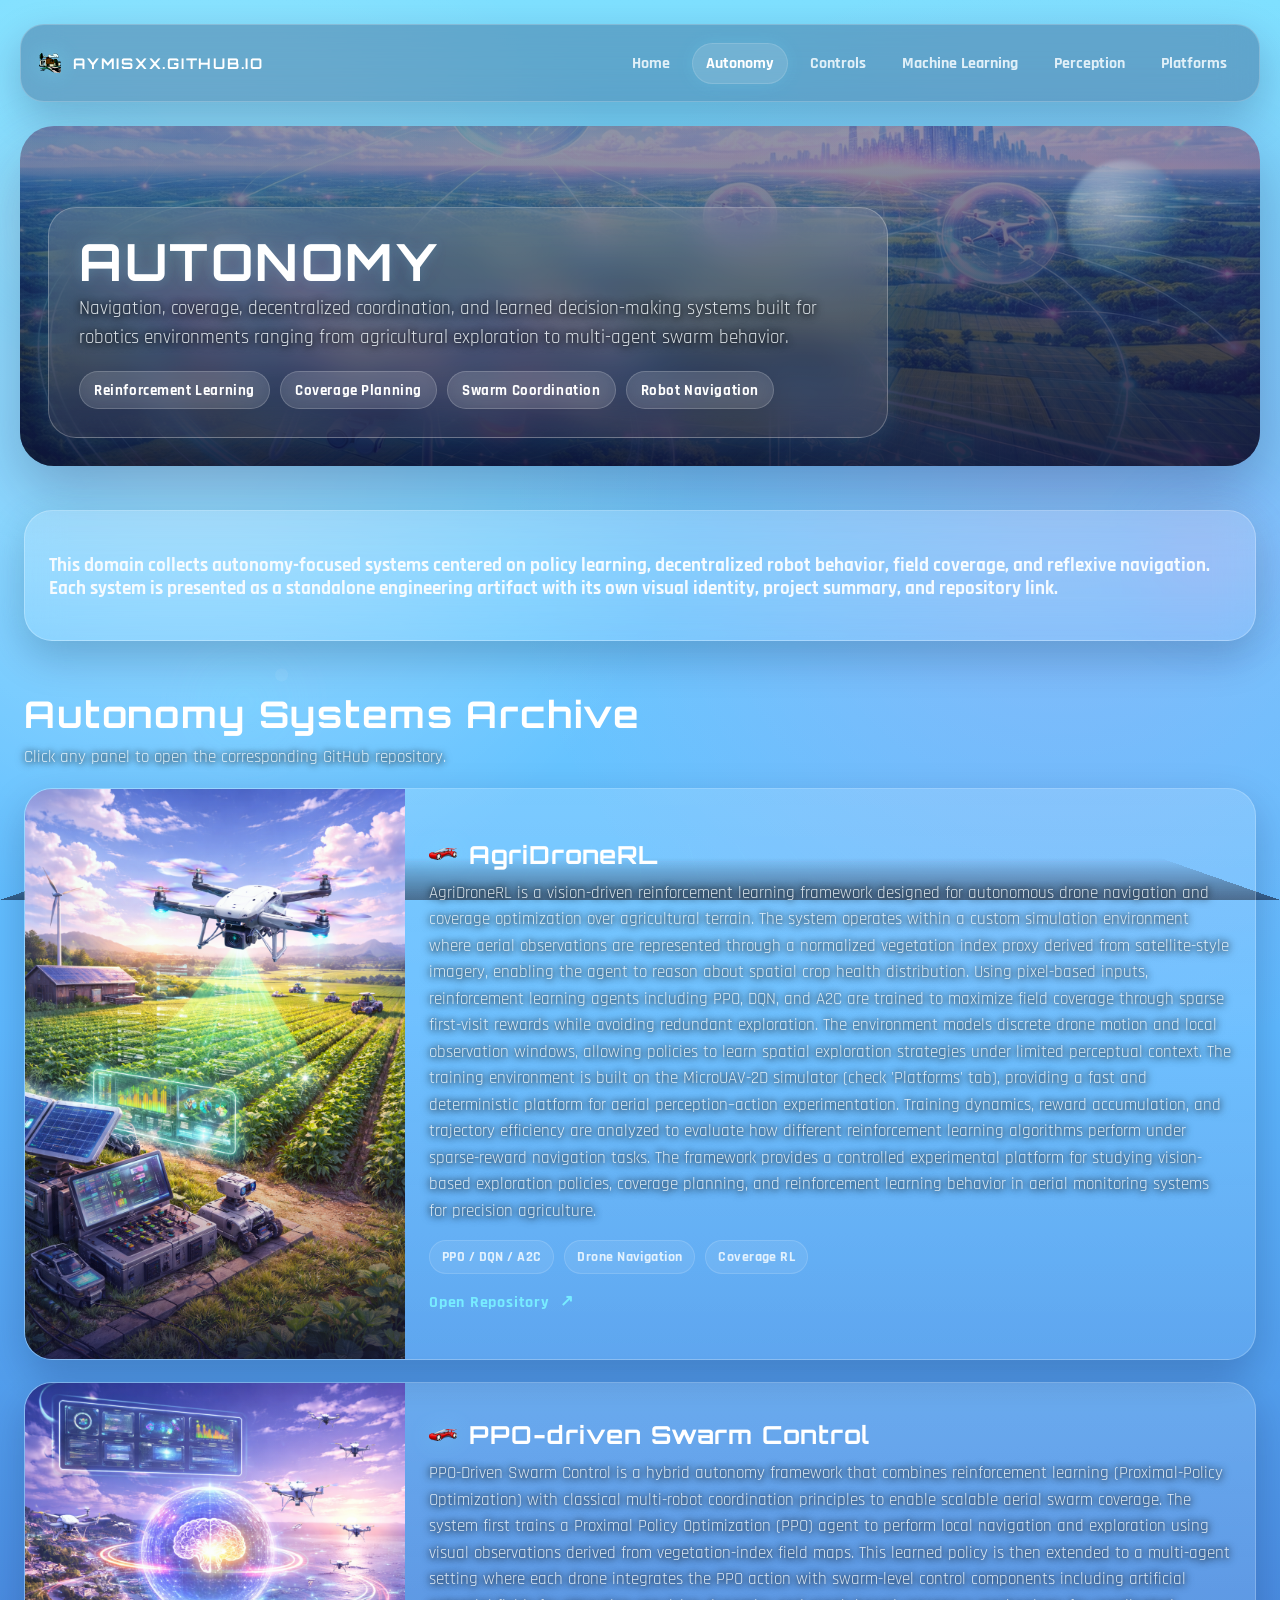
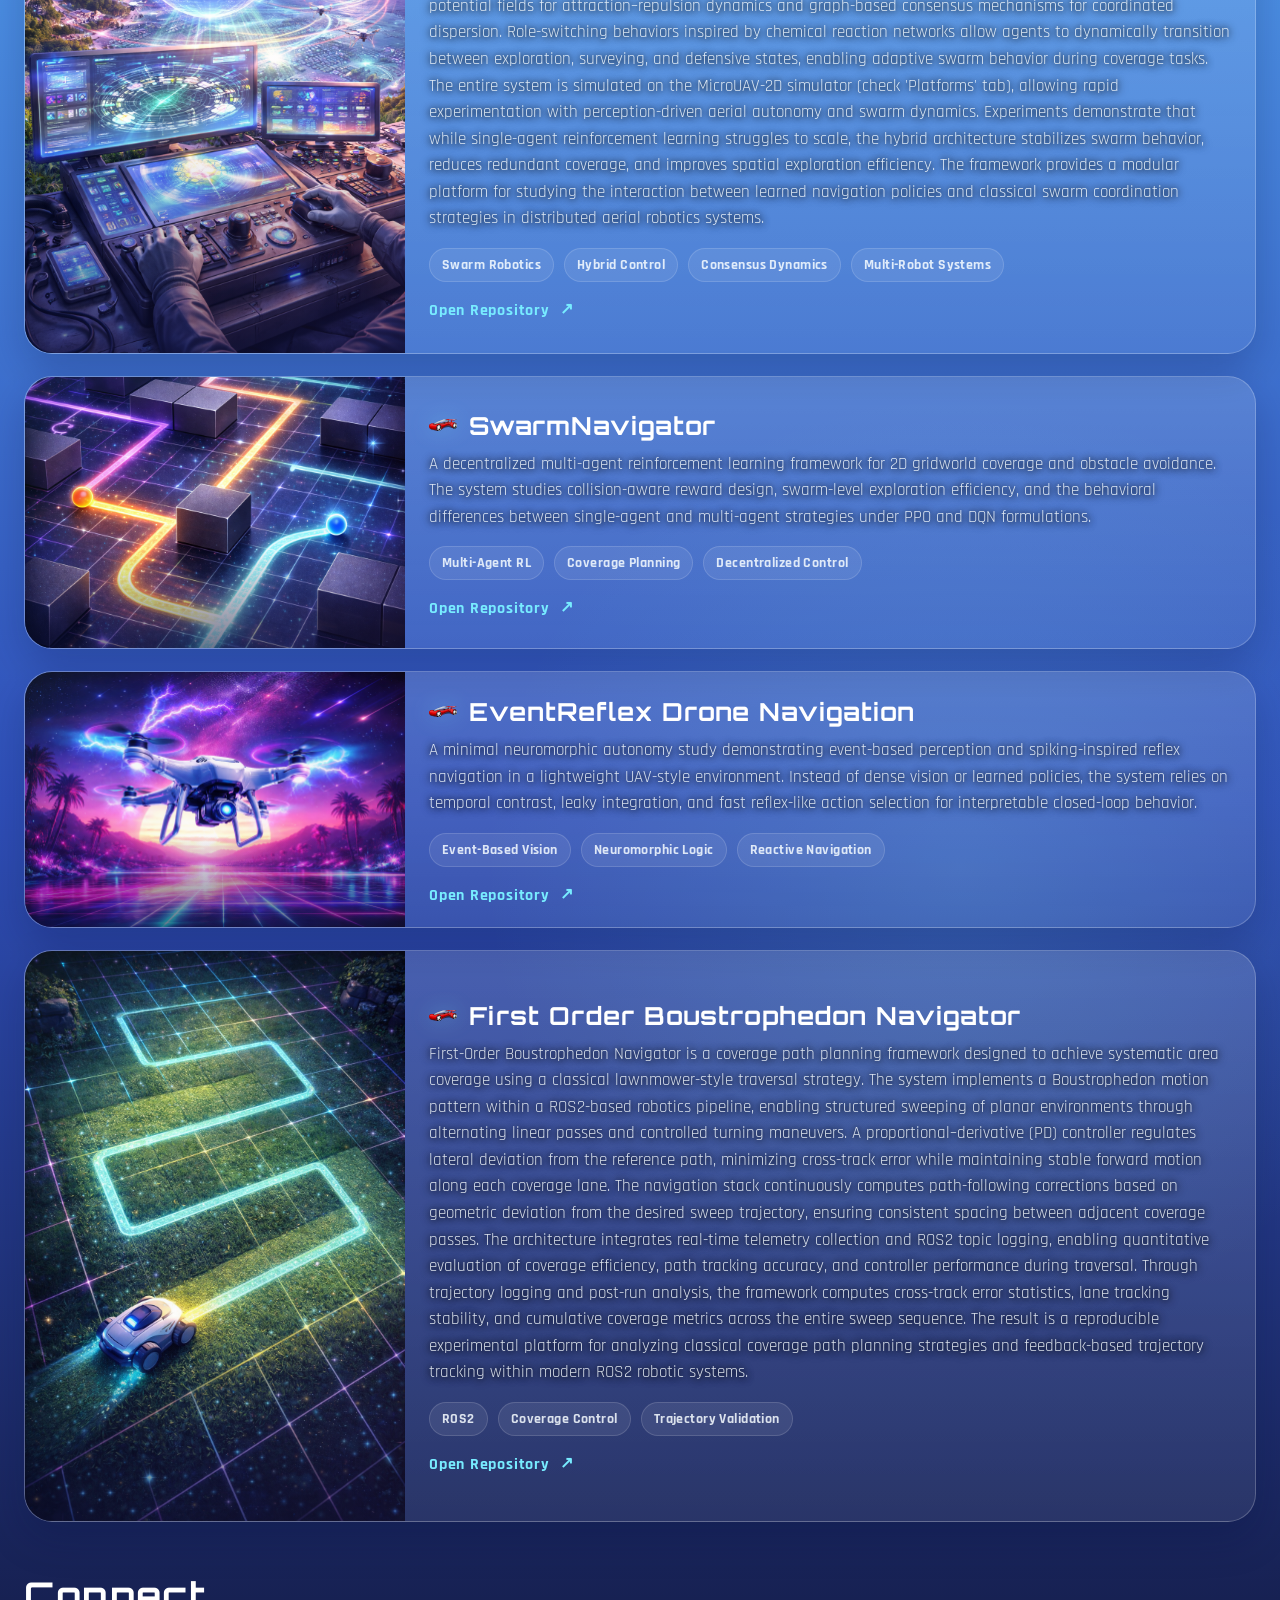
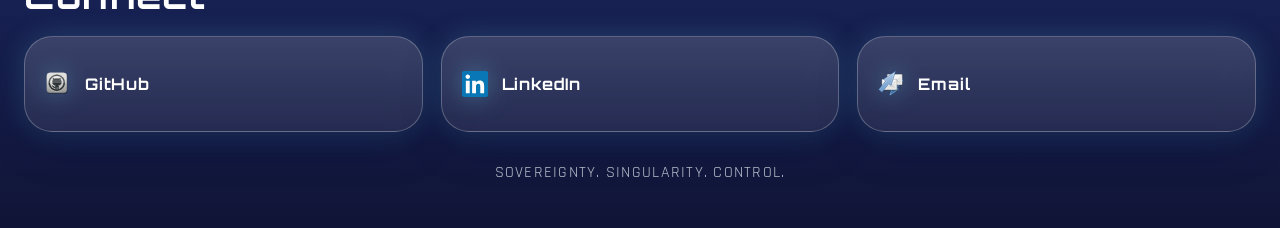
==== commit 7cee900c: "(v1.1_launch)" ====
--- a/autonomy.html
+++ b/autonomy.html
@@ -68,11 +68,11 @@
 
       <section class="page-intro-section">
         <div class="page-intro-panel glass-panel">
-          <p>
+          <h3>
             This domain collects autonomy-focused systems centered on policy learning, decentralized
             robot behavior, field coverage, and reflexive navigation. Each system is presented as a
             standalone engineering artifact with its own visual identity, project summary, and repository link.
-          </p>
+          </h3>
         </div>
       </section>
 
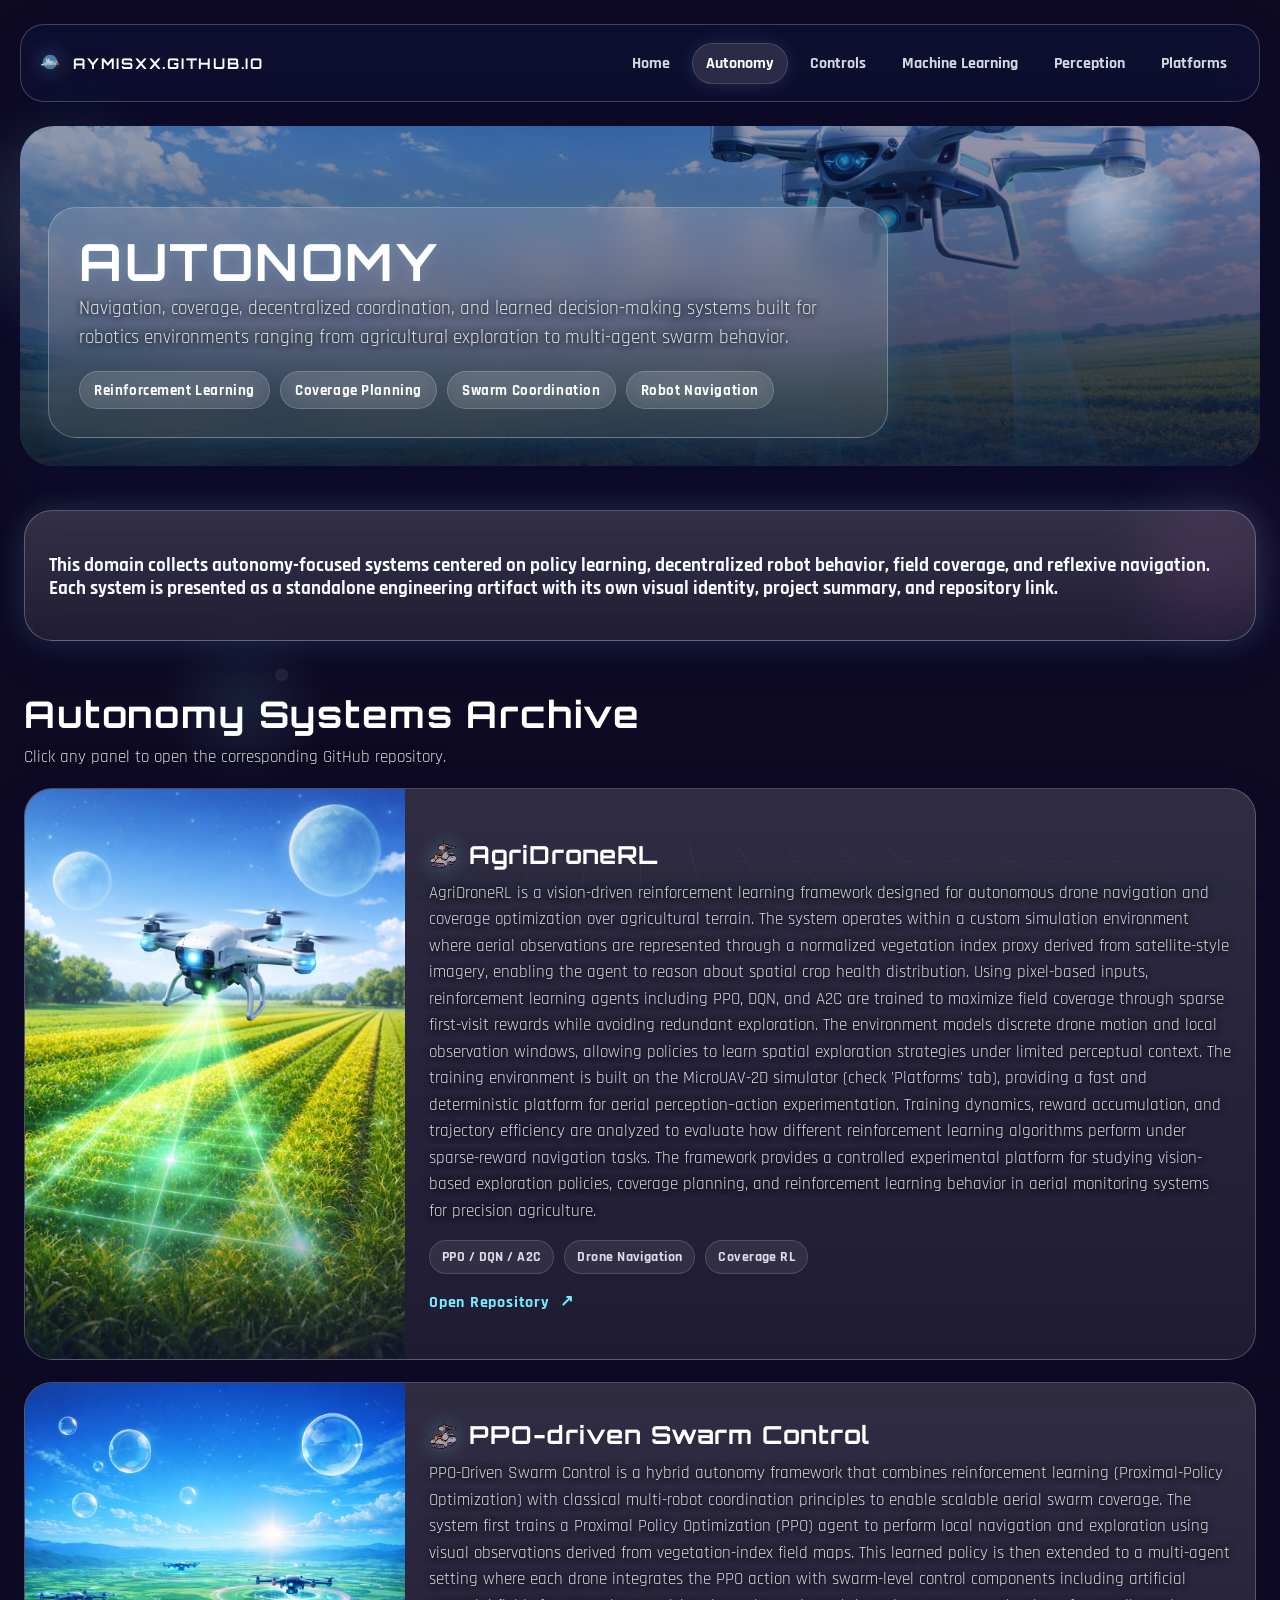
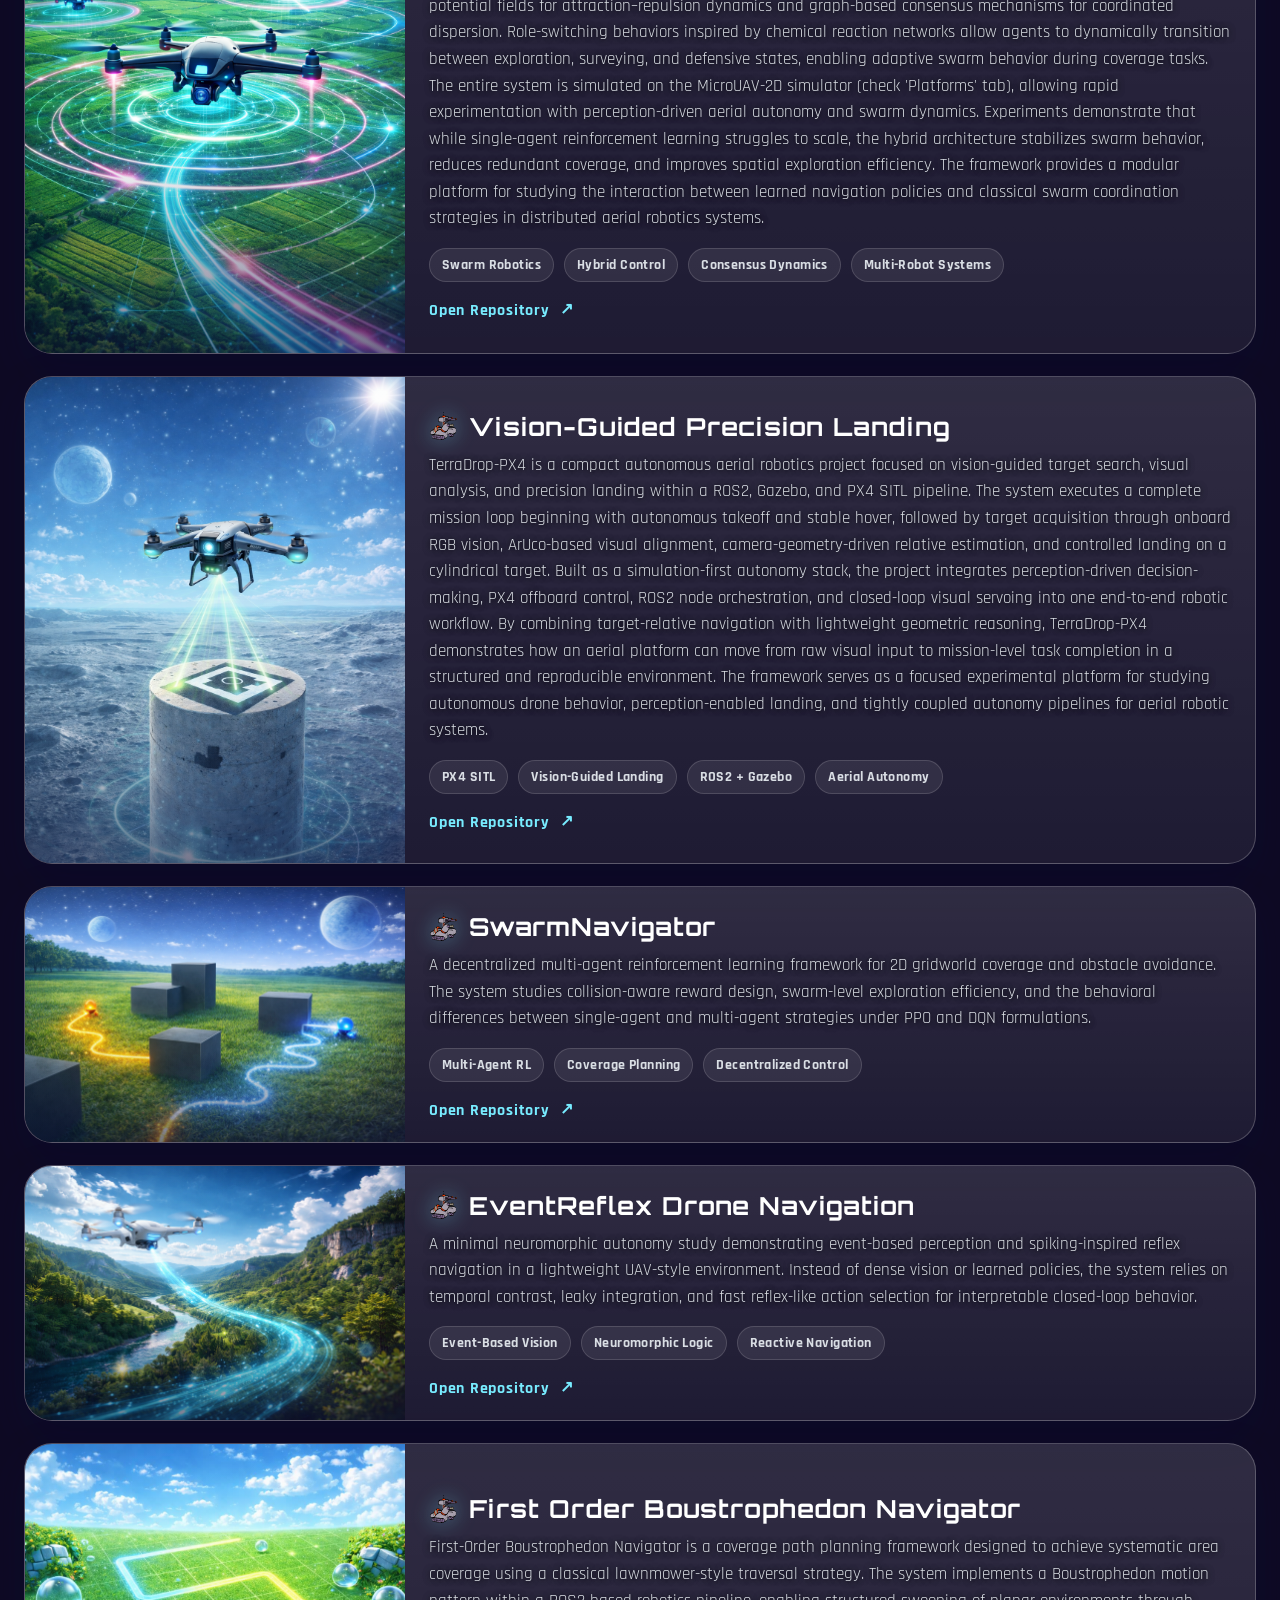
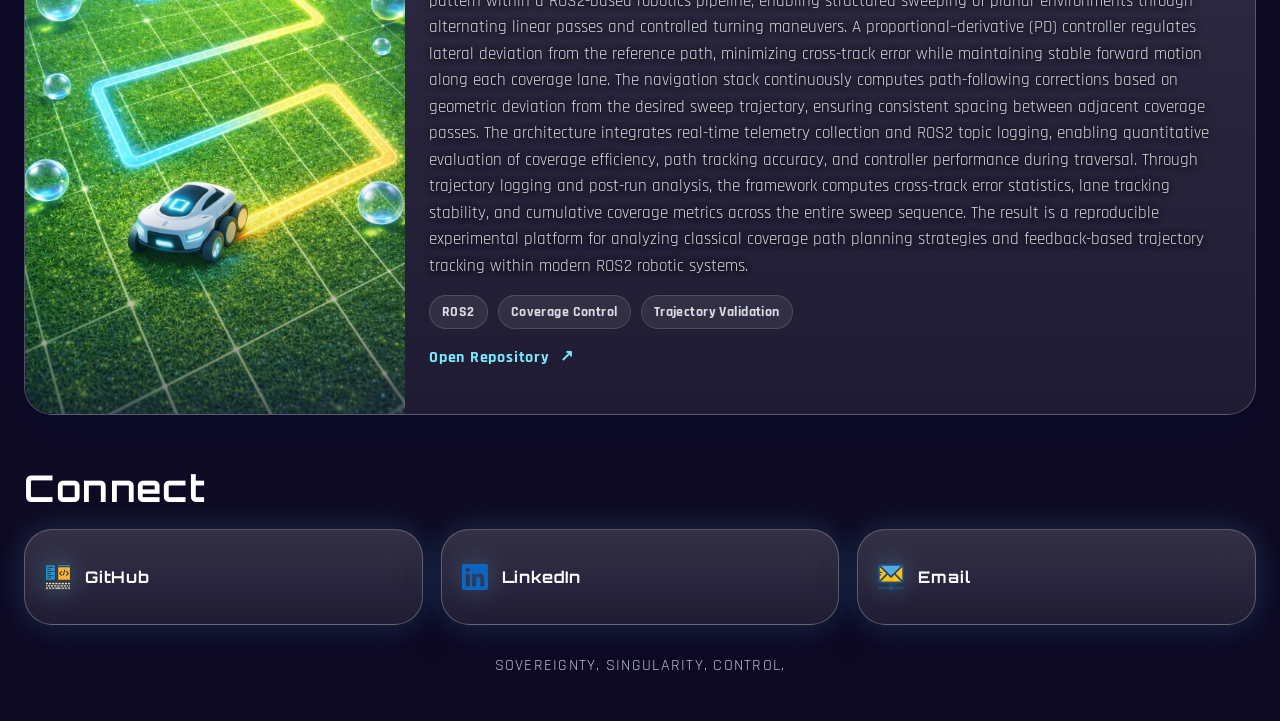
==== commit 64aedbf0: "(v1.4_launch)" ====
--- a/autonomy.html
+++ b/autonomy.html
@@ -139,6 +139,34 @@
               <span class="project-cta">Open Repository</span>
             </div>
           </a>
+          
+  <a
+  href="https://github.com/aymisxx/TerraDrop-PX4"
+  target="_blank"
+  rel="noopener noreferrer"
+  class="project-card"
+  aria-label="Open TerraDrop-PX4 repository"
+>
+  <div class="project-image-wrap">
+    <img src="assets/projects/terradrop-px4.png" alt="TerraDrop-PX4 project artwork" />
+  </div>
+  <div class="project-content">
+    <div class="project-topline">
+      <img src="assets/icons/autonomy.svg" alt="" class="project-icon" />
+      <h3 class="project-title">Vision-Guided Precision Landing</h3>
+    </div>
+    <p class="project-description">
+      TerraDrop-PX4 is a compact autonomous aerial robotics project focused on vision-guided target search, visual analysis, and precision landing within a ROS2, Gazebo, and PX4 SITL pipeline. The system executes a complete mission loop beginning with autonomous takeoff and stable hover, followed by target acquisition through onboard RGB vision, ArUco-based visual alignment, camera-geometry-driven relative estimation, and controlled landing on a cylindrical target. Built as a simulation-first autonomy stack, the project integrates perception-driven decision-making, PX4 offboard control, ROS2 node orchestration, and closed-loop visual servoing into one end-to-end robotic workflow. By combining target-relative navigation with lightweight geometric reasoning, TerraDrop-PX4 demonstrates how an aerial platform can move from raw visual input to mission-level task completion in a structured and reproducible environment. The framework serves as a focused experimental platform for studying autonomous drone behavior, perception-enabled landing, and tightly coupled autonomy pipelines for aerial robotic systems.
+    </p>
+    <div class="project-tags">
+      <span class="project-tag">PX4 SITL</span>
+      <span class="project-tag">Vision-Guided Landing</span>
+      <span class="project-tag">ROS2 + Gazebo</span>
+      <span class="project-tag">Aerial Autonomy</span>
+    </div>
+    <span class="project-cta">Open Repository</span>
+  </div>
+</a>
 
           <a
             href="https://github.com/aymisxx/SwarmNavigator"
--- a/style.css
+++ b/style.css
@@ -1,8 +1,8 @@
 :root {
-  --bg-top: #7fe0ff;
-  --bg-mid: #5eb9ff;
-  --bg-deep: #2f4fb8;
-  --bg-night: #101436;
+  --bg-top: #a983ff;
+  --bg-mid: #7c5de6;
+  --bg-deep: #3c2fa3;
+  --bg-night: #0e0a24;
 
   --panel-bg: rgba(255, 255, 255, 0.12);
   --panel-border: rgba(255, 255, 255, 0.25);
@@ -45,11 +45,7 @@
   overflow-x: hidden;
   color: var(--text-main);
   font-family: "Rajdhani", sans-serif;
-  background:
-    radial-gradient(circle at 15% 12%, rgba(255, 255, 255, 0.34), transparent 16%),
-    radial-gradient(circle at 83% 15%, rgba(255, 115, 220, 0.18), transparent 18%),
-    radial-gradient(circle at 75% 72%, rgba(120, 236, 255, 0.16), transparent 18%),
-    linear-gradient(180deg, var(--bg-top) 0%, var(--bg-mid) 30%, var(--bg-deep) 70%, var(--bg-night) 100%);
+  background: #0e0a24;
   position: relative;
 }
 
@@ -608,8 +604,8 @@
 .project-description,
 .page-intro-panel p {
   text-shadow:
-    0 1px 10px rgba(0, 0, 0, 1),
-    0 0 6px rgba(0, 0, 0, 0.75);
+    0 1px 6px rgba(0, 0, 0, 0.75),
+    0 0 6px rgba(0, 0, 0, 0.5);
 }
 
 .projects-grid {
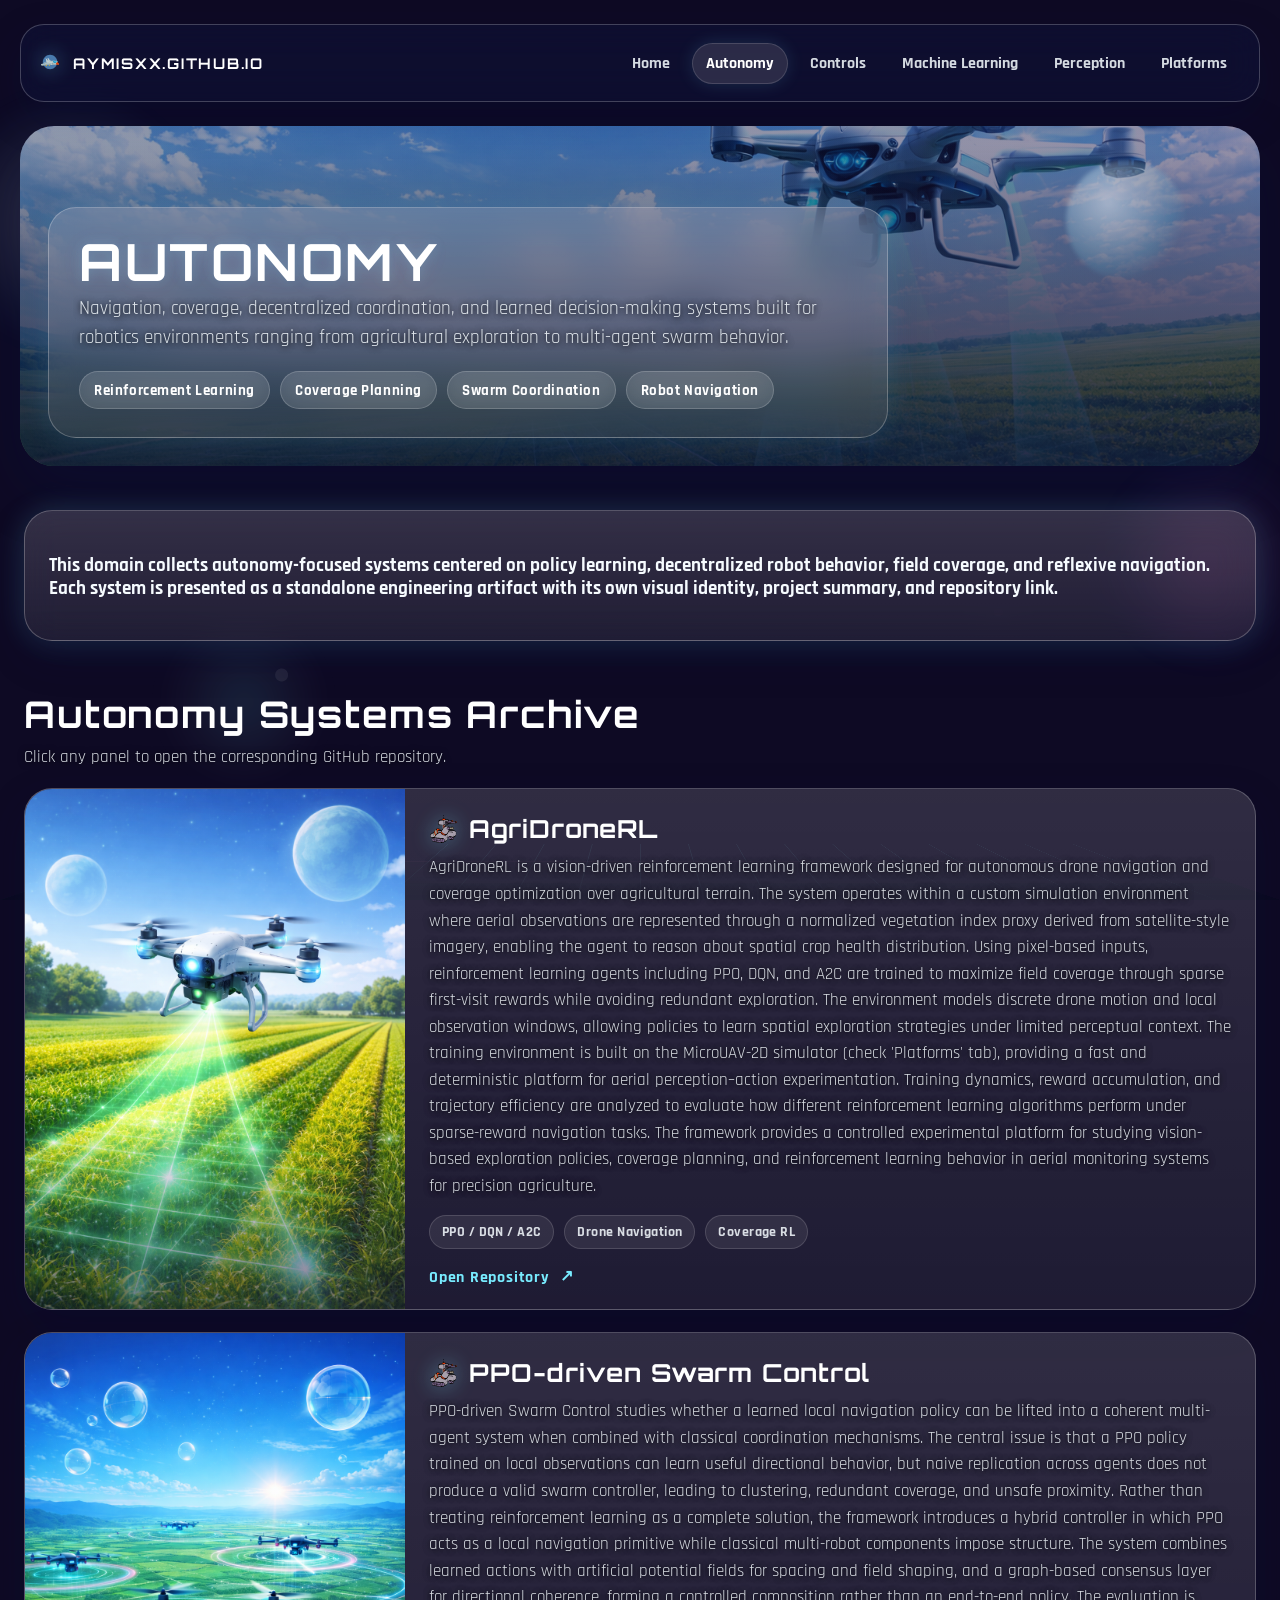
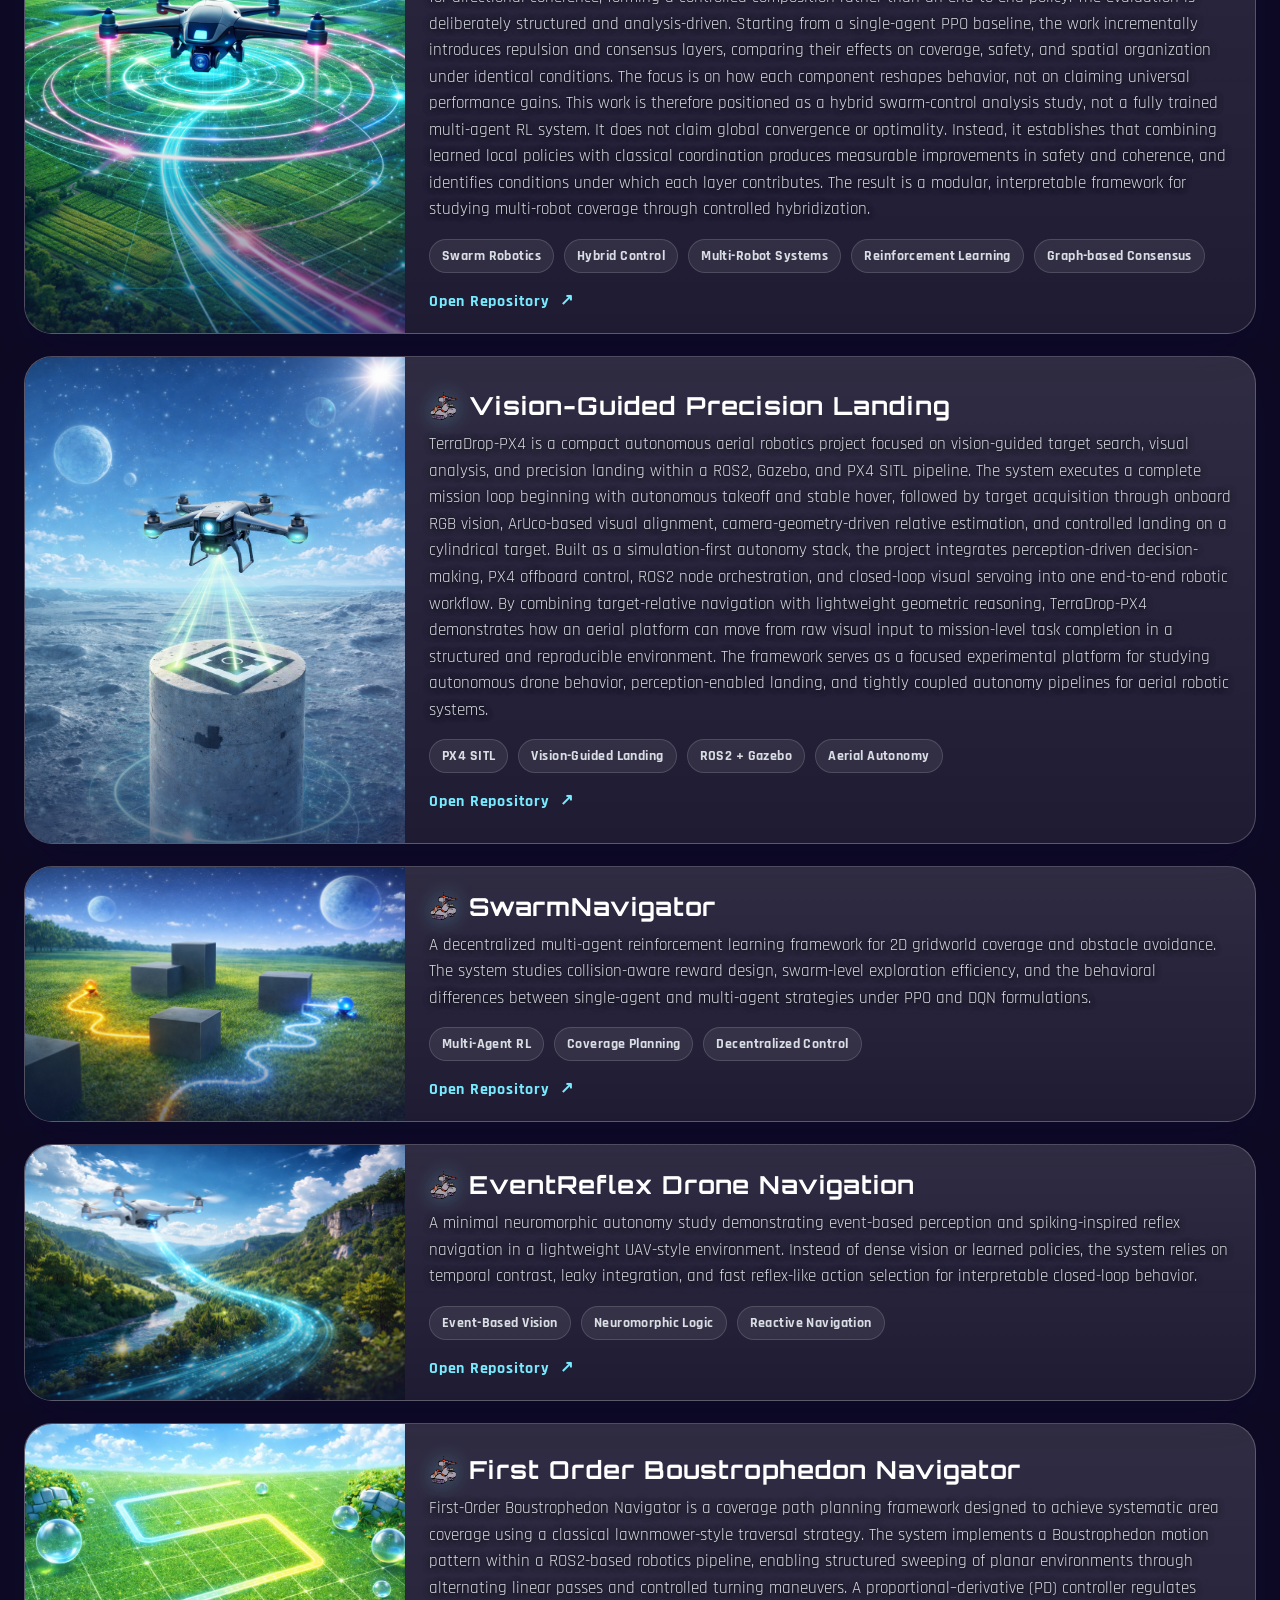
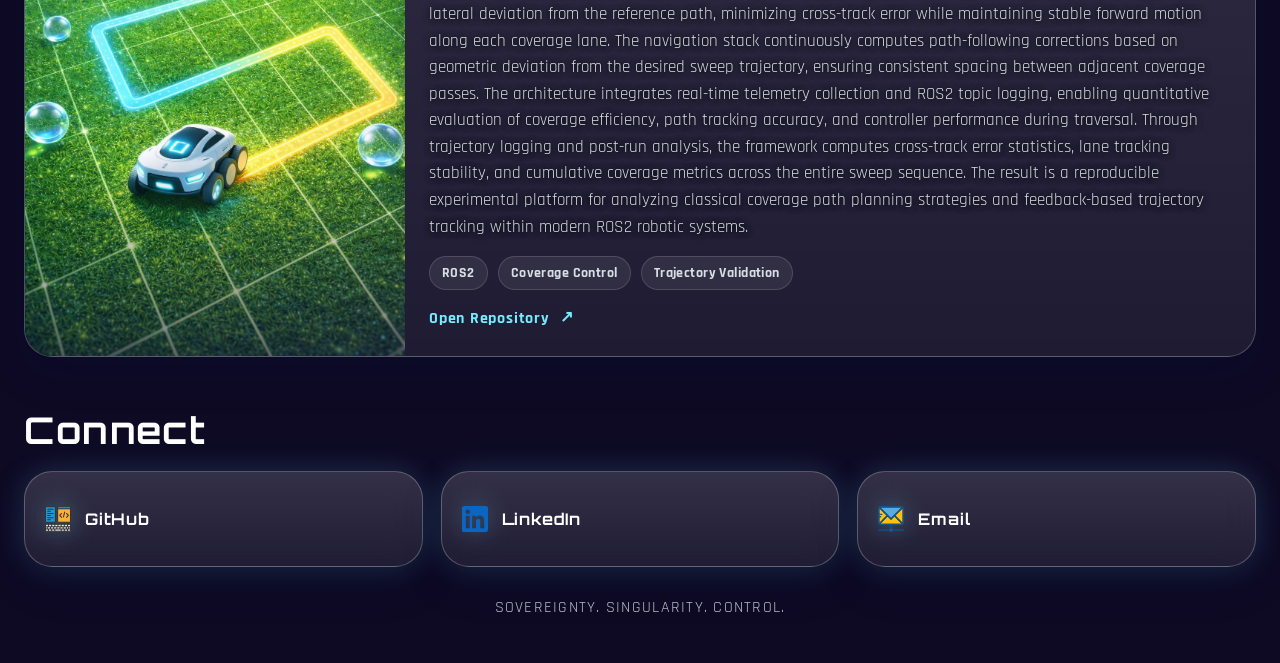
==== commit bd796cb2: "(v1.9_launch)" ====
--- a/autonomy.html
+++ b/autonomy.html
@@ -113,32 +113,67 @@
           </a>
 
           <a
-            href="https://github.com/aymisxx/ppo-driven-swarm-control"
-            target="_blank"
-            rel="noopener noreferrer"
-            class="project-card"
-            aria-label="Open PPO Driven Swarm Control repository"
-          >
-            <div class="project-image-wrap">
-              <img src="assets/projects/ppo-driven-swarm-control.png" alt="PPO Driven Swarm Control project artwork" />
-            </div>
-            <div class="project-content">
-              <div class="project-topline">
-                <img src="assets/icons/autonomy.svg" alt="" class="project-icon" />
-                <h3 class="project-title">PPO-driven Swarm Control</h3>
-              </div>
-              <p class="project-description">
-                PPO-Driven Swarm Control is a hybrid autonomy framework that combines reinforcement learning (Proximal-Policy Optimization) with classical multi-robot coordination principles to enable scalable aerial swarm coverage. The system first trains a Proximal Policy Optimization (PPO) agent to perform local navigation and exploration using visual observations derived from vegetation-index field maps. This learned policy is then extended to a multi-agent setting where each drone integrates the PPO action with swarm-level control components including artificial potential fields for attraction–repulsion dynamics and graph-based consensus mechanisms for coordinated dispersion. Role-switching behaviors inspired by chemical reaction networks allow agents to dynamically transition between exploration, surveying, and defensive states, enabling adaptive swarm behavior during coverage tasks. The entire system is simulated on the MicroUAV-2D simulator (check 'Platforms' tab), allowing rapid experimentation with perception-driven aerial autonomy and swarm dynamics. Experiments demonstrate that while single-agent reinforcement learning struggles to scale, the hybrid architecture stabilizes swarm behavior, reduces redundant coverage, and improves spatial exploration efficiency. The framework provides a modular platform for studying the interaction between learned navigation policies and classical swarm coordination strategies in distributed aerial robotics systems.
-              </p>
-              <div class="project-tags">
-                <span class="project-tag">Swarm Robotics</span>
-                <span class="project-tag">Hybrid Control</span>
-                <span class="project-tag">Consensus Dynamics</span>
-                <span class="project-tag">Multi-Robot Systems</span>
-              </div>
-              <span class="project-cta">Open Repository</span>
-            </div>
-          </a>
+  href="https://github.com/aymisxx/ppo-driven-swarm-control"
+  target="_blank"
+  class="project-card"
+>
+
+  <div class="project-image-wrap">
+    <img src="assets/projects/ppo-driven-swarm-control.png">
+  </div>
+
+  <div class="project-content">
+
+    <div class="project-topline">
+      <img src="assets/icons/autonomy.svg" class="project-icon">
+      <h3 class="project-title">
+        PPO-driven Swarm Control
+      </h3>
+    </div>
+
+    <p class="project-description">
+      PPO-driven Swarm Control studies whether a learned local navigation policy
+can be lifted into a coherent multi-agent system when combined with classical
+coordination mechanisms. The central issue is that a PPO policy trained on
+local observations can learn useful directional behavior, but naive replication
+across agents does not produce a valid swarm controller, leading to
+clustering, redundant coverage, and unsafe proximity.
+
+Rather than treating reinforcement learning as a complete solution, the
+framework introduces a hybrid controller in which PPO acts as a local
+navigation primitive while classical multi-robot components impose structure.
+The system combines learned actions with artificial potential fields for
+spacing and field shaping, and a graph-based consensus layer for directional
+coherence, forming a controlled composition rather than an end-to-end policy.
+
+The evaluation is deliberately structured and analysis-driven. Starting from
+a single-agent PPO baseline, the work incrementally introduces repulsion and
+consensus layers, comparing their effects on coverage, safety, and spatial
+organization under identical conditions. The focus is on how each component
+reshapes behavior, not on claiming universal performance gains.
+
+This work is therefore positioned as a hybrid swarm-control analysis study,
+not a fully trained multi-agent RL system. It does not claim global convergence
+or optimality. Instead, it establishes that combining learned local policies
+with classical coordination produces measurable improvements in safety and
+coherence, and identifies conditions under which each layer contributes.
+The result is a modular, interpretable framework for studying multi-robot
+coverage through controlled hybridization.
+    </p>
+
+    <div class="project-tags">
+      <span class="project-tag">Swarm Robotics</span>
+      <span class="project-tag">Hybrid Control</span>
+      <span class="project-tag">Multi-Robot Systems</span>
+      <span class="project-tag">Reinforcement Learning</span>
+      <span class="project-tag">Graph-based Consensus</span>
+    </div>
+
+    <span class="project-cta">Open Repository</span>
+
+  </div>
+
+</a>
           
   <a
   href="https://github.com/aymisxx/TerraDrop-PX4"
